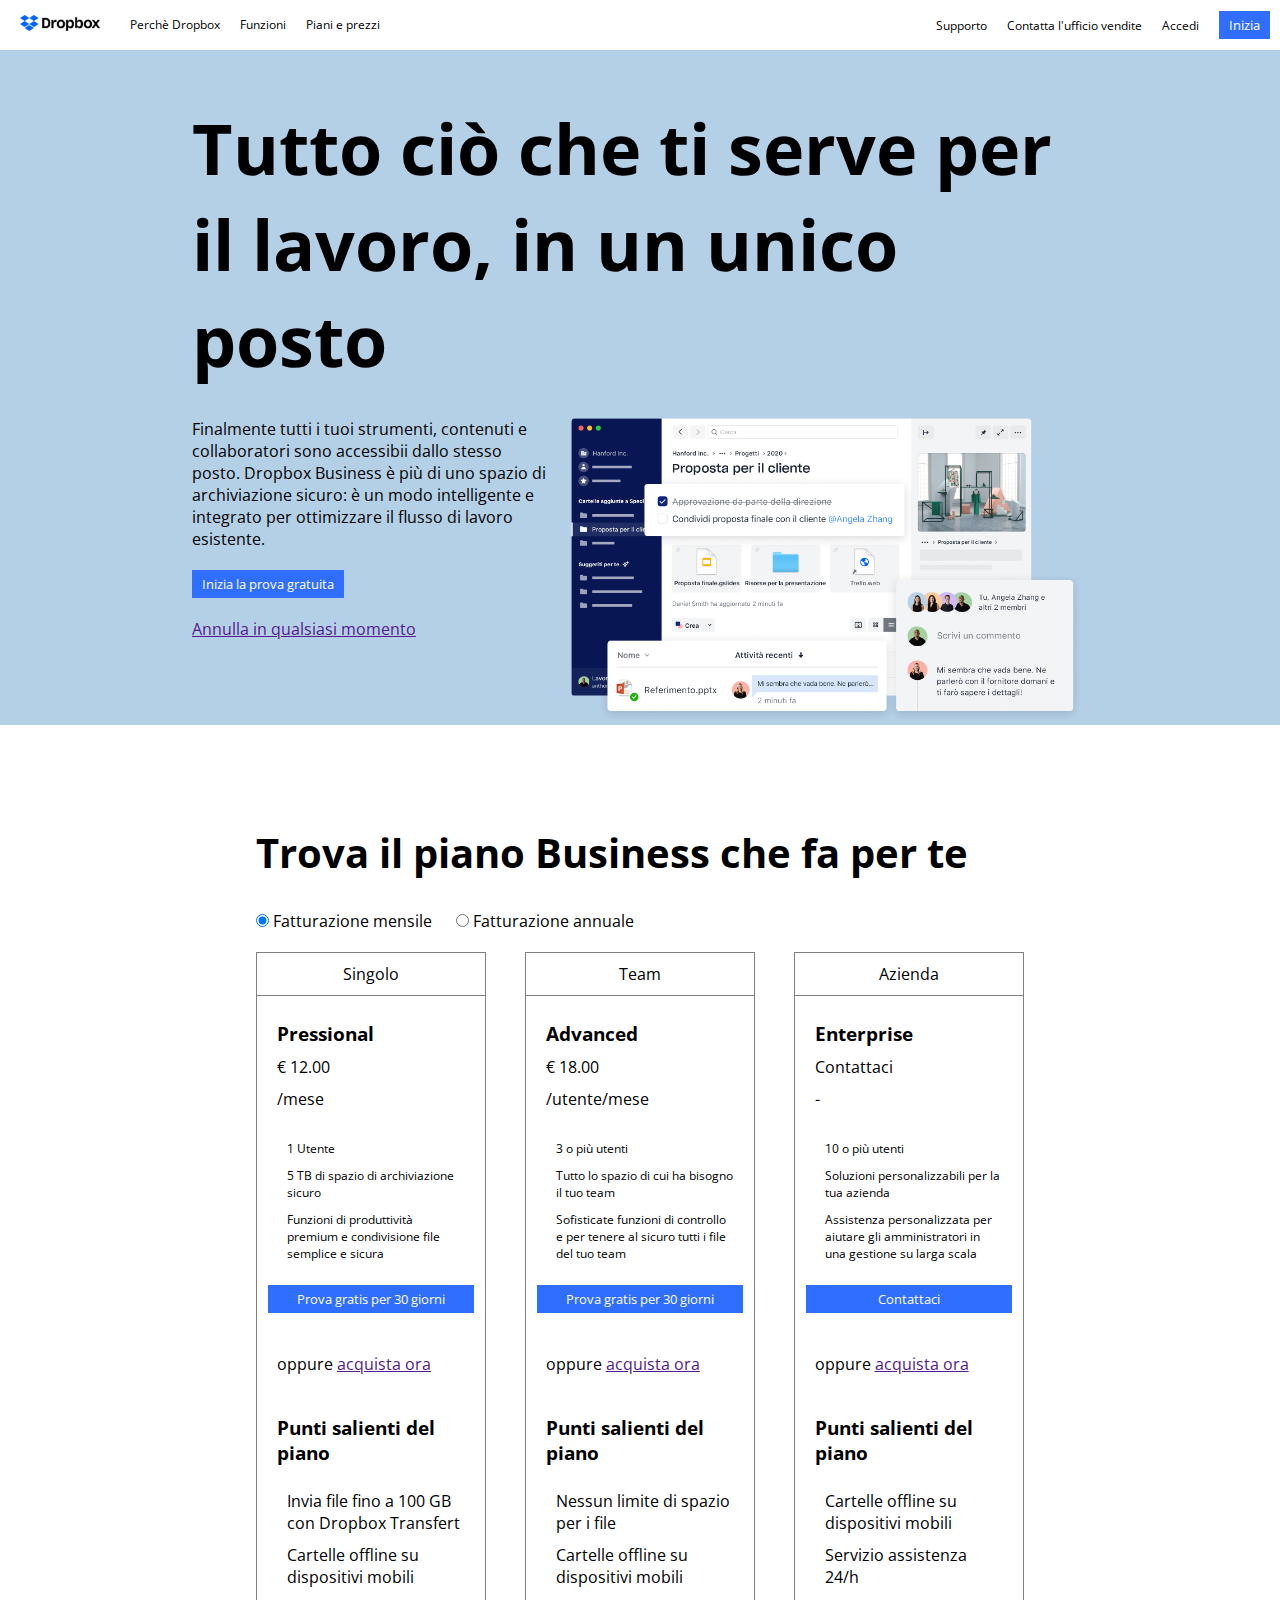
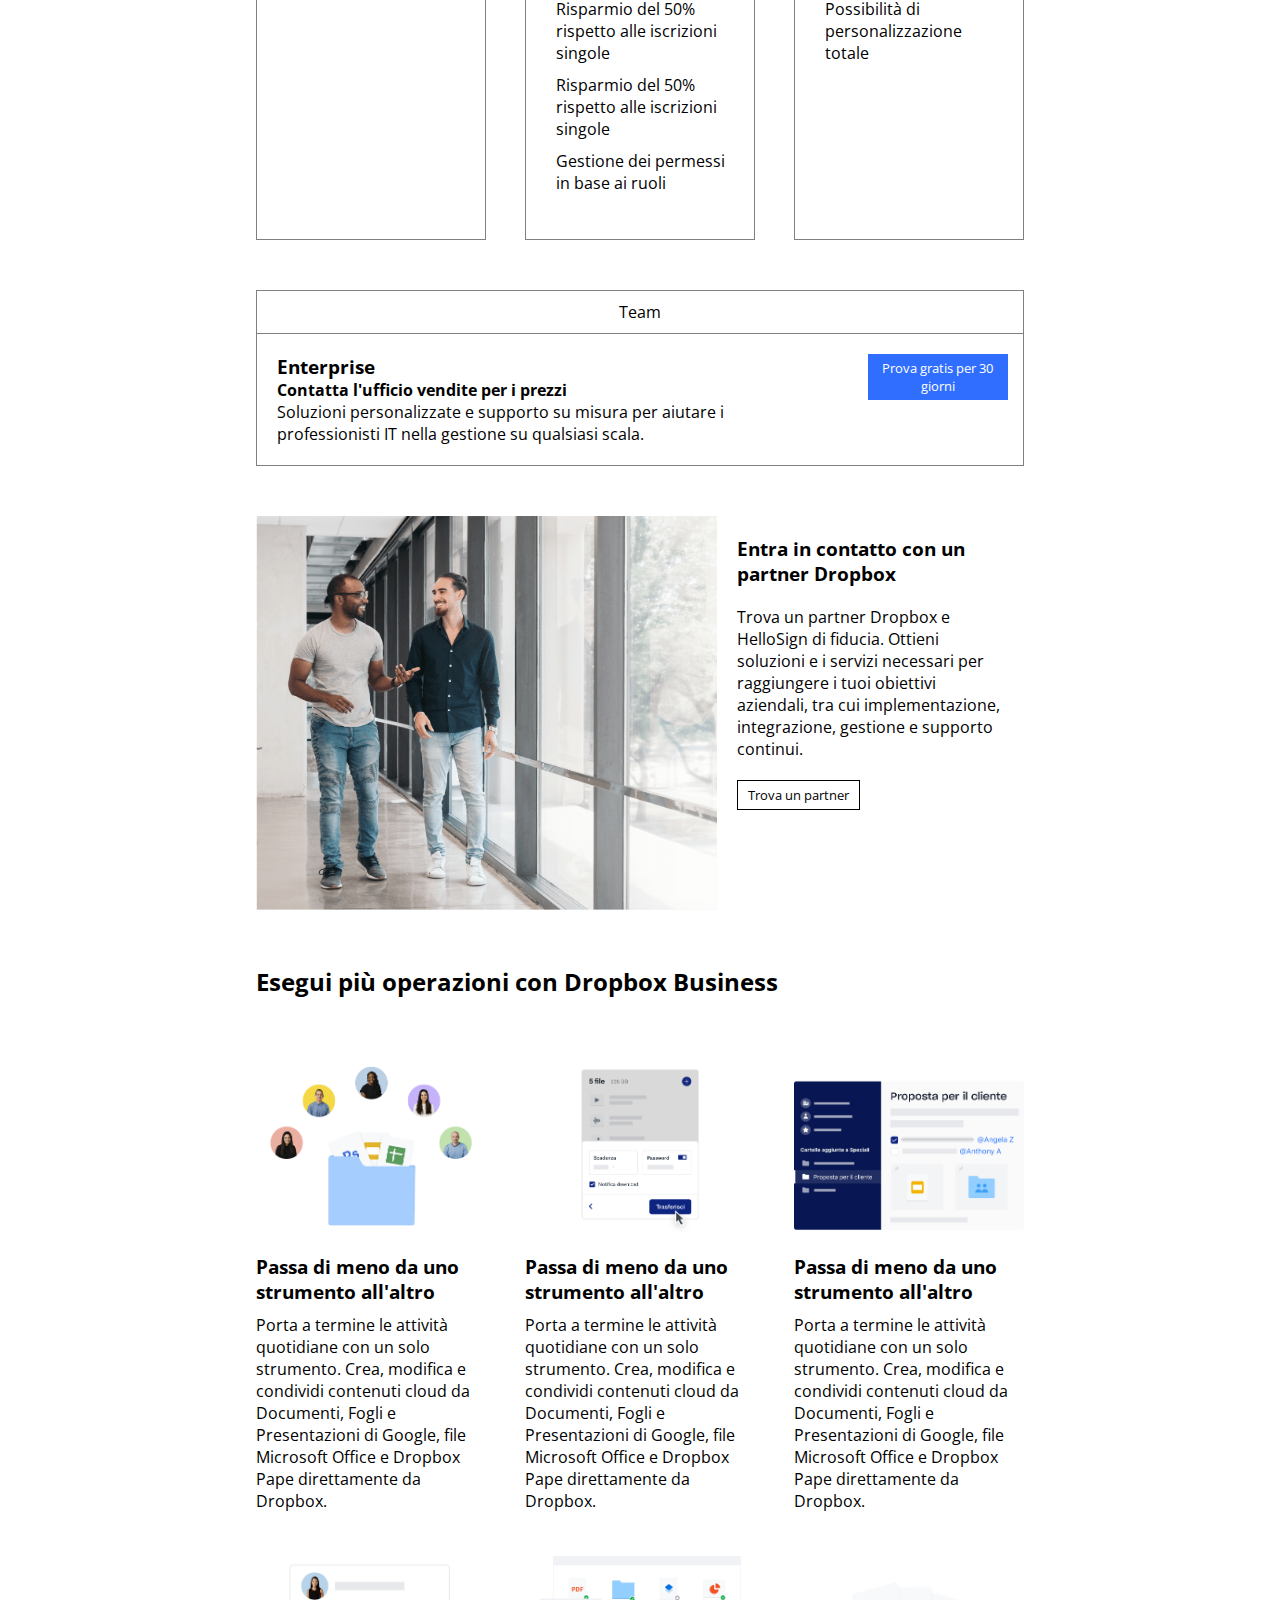
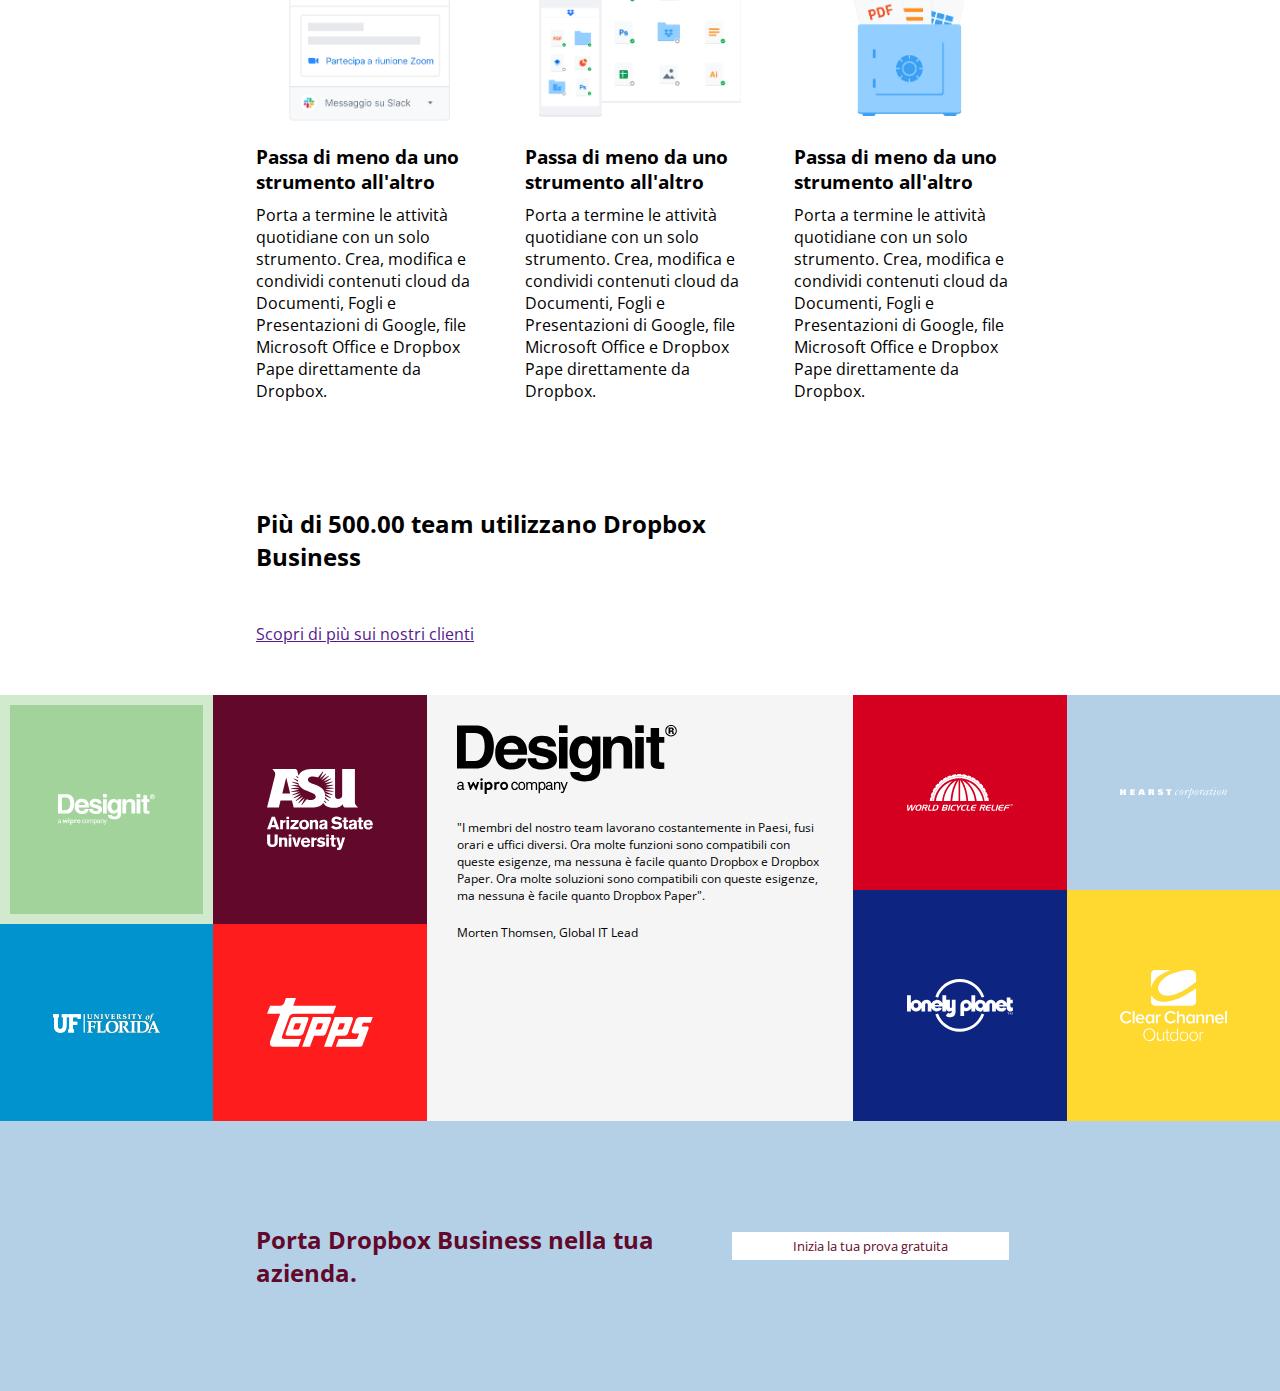
==== index.html @ 4787a9ea "added full container lightgrey" ====
<!DOCTYPE html>
<html lang="en">
    <head>
        <meta charset="UTF-8">
        <meta http-equiv="X-UA-Compatible" content="IE=edge">
        <meta name="viewport" content="width=device-width, initial-scale=1.0">
        <link rel="stylesheet" href="https://cdnjs.cloudflare.com/ajax/libs/font-awesome/6.2.0/css/all.min.css" integrity="sha512-xh6O/CkQoPOWDdYTDqeRdPCVd1SpvCA9XXcUnZS2FmJNp1coAFzvtCN9BmamE+4aHK8yyUHUSCcJHgXloTyT2A==" crossorigin="anonymous" referrerpolicy="no-referrer" />
        <link rel="preconnect" href="https://fonts.googleapis.com">
        <link rel="preconnect" href="https://fonts.gstatic.com" crossorigin>
        <link href="https://fonts.googleapis.com/css2?family=Open+Sans:wght@300;800&display=swap" rel="stylesheet"> 
        <link rel="stylesheet" href="css/style.css">
        <title>Dropbox</title>
    </head>
    <body>
        <!-- unordered lists header -->
        <header>
            <div class="header-left">
                <ul class="inline-list">
                    <li><img src="./img/logo-small.png" alt="logo-dropbox"></li>
                    <li>Perch&egrave; Dropbox</li>
                    <li>Funzioni</li>
                    <li>Piani e prezzi</li>
                </ul>
            </div>
            <div class="header-right">
                <ul class="inline-list">
                    <li>Supporto</li>
                    <li>Contatta l'ufficio vendite</li>
                    <li>Accedi</li>
                    <li><button class="btn-sm btn-blue">Inizia</button></li>
                </ul>
            </div>
        </header>
        <main>
            <!-- jumbotron -->
            <div class="jumbotron">
                <div class="container-large">
                    <div class="row">
                        <div class="col-100">
                            <h1>Tutto ci&ograve; che ti serve per il lavoro, in un unico posto</h1>
                        </div>
                    </div>
                    <div class="row">
                        <div class="col-40">
                            <ul>
                                <li>
                                    <p>
                                        Finalmente tutti i tuoi strumenti, contenuti e collaboratori sono accessibii dallo stesso posto. Dropbox Business è più di uno spazio di archiviazione sicuro: è un modo intelligente e integrato per ottimizzare il flusso di lavoro esistente.
                                    </p>
                                </li>
                                <li>
                                    <button class="btn-sm btn-blue">Inizia la prova gratuita</button>
                                </li>
                                <li>
                                    <a href="">Annulla in qualsiasi momento</a>
                                </li>
                            </ul>
                            <i class="fa-solid fa-arrow-down fa-3x"></i>
                        </div>
                        <div class="col-60">
                            <img src="./img/jumbo.png" alt="jumbo">
                        </div>
                    </div>
                </div>
            </div>
            <!-- first container small with 3 columns -->
            <div class="container-small">
                <div class="row">
                    <div class="col-100">
                        <div class="title-button">
                            <h2>Trova il piano Business che fa per te</h2>
                            <input type="radio" name="fatturazione" checked>
                            <span>Fatturazione mensile</span>
                            <input type="radio" name="fatturazione">
                            <span>Fatturazione annuale</span>
                        </div>
                        <div class="row">
                            <div class="col-30 border-grey">
                                <div class="container-top">
                                    <i class="fa-solid fa-user"></i>
                                    <span>Singolo</span>
                                </div>
                                <div class="padding-20">
                                    <ul class="type-none">
                                        <li><h3>Pressional</h3></li>
                                        <li>&euro; 12.00</li>
                                        <li>/mese</li>
                                    </ul>
                                </div>
                                <div class="padding-horizontal-20 min-height-170 font-size-12px">
                                    <ul class="type-none">
                                        <li class="flex">
                                            <i class="fa-solid fa-user"></i>
                                            <span>1 Utente</span>
                                        </li>
                                        <li class="flex">
                                            <i class="fa-solid fa-folder"></i>
                                            <span>5 TB di spazio di archiviazione sicuro</span>
                                        </li>
                                        <li class="flex margin-bottom-20">
                                            <i class="fa-solid fa-share-nodes"></i>
                                            <span>Funzioni di produttività premium e condivisione file semplice e sicura</span>
                                        </li>
                                    </ul>
                                </div>
                                <div class="text-center">
                                    <button class="btn-large btn-blue margin-bottom-20">Prova gratis per 30 giorni</button>
                                </div>
                                <p class="padding-20">oppure <a href="">acquista ora</a></p>
                                <div class="padding-20">
                                    <h3 class="margin-bottom-20">Punti salienti del piano</h3>
                                    <ul class="type-none">
                                        <li class="flex">
                                            <i class="fa-solid fa-check color-blue"></i>
                                            <span>Invia file fino a 100 GB con Dropbox Transfert</span>
                                        </li>
                                        <li class="flex">
                                            <i class="fa-solid fa-check color-blue"></i>
                                            <span>Cartelle offline su dispositivi mobili</span>
                                        </li>
                                    </ul>
                                </div>
                            </div>
                            <div class="col-30 border-grey">
                                <div class="container-top">
                                    <i class="fa-solid fa-users"></i>
                                    <span>Team</span>
                                </div>
                                <div class="padding-20">
                                    <ul class="type-none">
                                        <li><h3>Advanced</h3></li>
                                        <li>&euro; 18.00</li>
                                        <li>/utente/mese</li>
                                    </ul>
                                </div>
                                <div class="padding-horizontal-20 min-height-170 font-size-12px">
                                    <ul class="type-none">
                                        <li class="flex">
                                            <i class="fa-solid fa-user"></i>
                                            <span>3 o più utenti</span>
                                        </li>
                                        <li class="flex">
                                            <i class="fa-solid fa-folder"></i>
                                            <span>Tutto lo spazio di cui ha bisogno il tuo team</span>
                                        </li>
                                        <li class="flex margin-bottom-20">
                                            <i class="fa-solid fa-share-nodes"></i>
                                            <span>Sofisticate funzioni di controllo e per tenere al sicuro tutti i file del tuo team</span>
                                        </li>
                                    </ul>
                                </div>
                                <div class="text-center">
                                    <button class="btn-large btn-blue margin-bottom-20">Prova gratis per 30 giorni</button>
                                </div>
                                <p class="padding-20">oppure <a href="">acquista ora</a></p>
                                <div class="padding-20">
                                    <h3 class="margin-bottom-20">Punti salienti del piano</h3>
                                    <ul class="type-none">
                                        <li class="flex">
                                            <i class="fa-solid fa-check color-blue"></i>
                                            <span>Nessun limite di spazio per i file</span>
                                        </li>
                                        <li class="flex">
                                            <i class="fa-solid fa-check color-blue"></i>
                                            <span>Cartelle offline su dispositivi mobili</span>
                                        </li>
                                        <li class="flex">
                                            <i class="fa-solid fa-check color-blue"></i>
                                            <span>Risparmio del 50&percnt; rispetto alle iscrizioni singole</span>
                                        </li>
                                        <li class="flex">
                                            <i class="fa-solid fa-check color-blue"></i>
                                            <span>Risparmio del 50&percnt; rispetto alle iscrizioni singole</span>
                                        </li>
                                        <li class="flex">
                                            <i class="fa-solid fa-check color-blue"></i>
                                            <span class="margin-bottom-20">Gestione dei permessi in base ai ruoli</span>
                                        </li>
                                    </ul>
                                </div>
                            </div>
                            <div class="col-30 border-grey">
                                <div class="container-top">
                                    <i class="fa-regular fa-building"></i>
                                    <span>Azienda</span>
                                </div>
                                <div class="padding-20">
                                    <ul class="type-none">
                                        <li><h3>Enterprise</h3></li>
                                        <li>Contattaci</li>
                                        <li>-</li>
                                    </ul>
                                </div>
                                <div class="padding-horizontal-20 min-height-170 font-size-12px">
                                    <ul class="type-none">
                                        <li class="flex">
                                            <i class="fa-solid fa-user"></i>
                                            <span>10 o più utenti</span>
                                        </li>
                                        <li class="flex">
                                            <i class="fa-solid fa-folder"></i>
                                            <span>Soluzioni personalizzabili per la tua azienda</span>
                                        </li>
                                        <li class="flex margin-bottom-20">
                                            <i class="fa-solid fa-share-nodes"></i>
                                            <span>Assistenza personalizzata per aiutare gli amministratori in una gestione su larga scala</span>
                                        </li>
                                    </ul>
                                </div>
                                <div class="text-center">
                                    <button class="btn-large btn-blue margin-bottom-20">Contattaci</button>
                                </div>
                                <p class="padding-20">oppure <a href="">acquista ora</a></p>
                                <div class="padding-20">
                                    <h3 class="margin-bottom-20">Punti salienti del piano</h3>
                                    <ul class="type-none">
                                        <li class="flex">
                                            <i class="fa-solid fa-check color-blue"></i>
                                            <span>Cartelle offline su dispositivi mobili</span>
                                        </li>
                                        <li class="flex">
                                            <i class="fa-solid fa-check color-blue"></i>
                                            <span>Servizio assistenza 24/h</span>
                                        </li>
                                        <li class="flex">
                                            <i class="fa-solid fa-check color-blue"></i>
                                            <span>Possibilit&agrave; di personalizzazione totale</span>
                                        </li>
                                    </ul>
                                </div>
                            </div>
                        </div>
                    </div>
                </div>
            </div>
            <!-- second container small with 2 column -->
            <div class="container-small border-grey margin-bottom-100">
                <div class="row">
                    <div class="col-100">
                        <div class="container-top">
                            <i class="fa-regular fa-building"></i>
                            <span>Team</span>
                        </div>
                        <div class="row">
                            <div class="col-70">
                                <div class="padding-20">
                                    <ul class="type-none">
                                        <li><h3>Enterprise</h3></li>
                                        <li><h4>Contatta l'ufficio vendite per i prezzi</h4></li>
                                        <li><p class="padding-right-50">Soluzioni personalizzate e supporto su misura per aiutare i professionisti IT nella gestione su qualsiasi scala.</p></li>
                                    </ul>
                                </div>
                            </div>
                            <div class="col-30">
                                <div class="text-center">
                                    <button class="btn-large btn-blue margin-top-20 margin-right-20">Prova gratis per 30 giorni</button>
                                </div>
                            </div>
                        </div>
                    </div>
                </div>
            </div>
            <!-- third container small with 2 column -->
            <div class="container-small">
                <div class="row">
                    <div class="col-60">
                        <img src="./img/partner.png" alt="partner">
                    </div>
                    <div class="col-40">
                        <div class="padding-20">
                            <ul class="type-none">
                                <li><h3>Entra in contatto con un partner Dropbox</h3></li>
                                <li>Trova un partner Dropbox e HelloSign di fiducia. Ottieni soluzioni e i servizi necessari per raggiungere i tuoi obiettivi aziendali, tra cui implementazione, integrazione, gestione e supporto continui.</li>
                                <li><button class="btn-sm btn-transparent">Trova un partner</button></li>
                            </ul>
                        </div>
                    </div>
                </div>
            </div>
            <!-- fourth container small with 2 rows and 3 columns -->
            <div class="container-small">
                <div class="row">
                    <div class="col-100 margin-bottom-50">
                        <h2>Esegui pi&ugrave; operazioni con Dropbox Business</h2>
                    </div>
                </div>
                <div class="row margin-bottom-20">
                    <div class="col-30">
                        <div>
                            <ul class="type-none">
                                <li><img class="img" src="./img/business-feature-switching-tools.png" alt="switching-tools"></li>
                                <li><h3>Passa di meno da uno strumento all'altro</h3></li>
                                <li>Porta a termine le attivit&agrave; quotidiane con un solo strumento. Crea, modifica e condividi contenuti cloud da Documenti, Fogli e Presentazioni di Google, file Microsoft Office e Dropbox Pape direttamente da Dropbox.</button></li>
                            </ul>
                        </div>
                    </div>
                    <div class="col-30">
                        <div>
                            <ul class="type-none">
                                <li><img class="img" src="./img/business-feature-send-files-it.png" alt="send-files"></li>
                                <li><h3>Passa di meno da uno strumento all'altro</h3></li>
                                <li>Porta a termine le attivit&agrave; quotidiane con un solo strumento. Crea, modifica e condividi contenuti cloud da Documenti, Fogli e Presentazioni di Google, file Microsoft Office e Dropbox Pape direttamente da Dropbox.</button></li>
                            </ul>
                        </div>
                    </div>
                    <div class="col-30">
                        <div>
                            <ul class="type-none">
                                <li><img class="img" src="./img/business-feature-coordinate-it.png" alt="coordinate"></li>
                                <li><h3>Passa di meno da uno strumento all'altro</h3></li>
                                <li>Porta a termine le attivit&agrave; quotidiane con un solo strumento. Crea, modifica e condividi contenuti cloud da Documenti, Fogli e Presentazioni di Google, file Microsoft Office e Dropbox Pape direttamente da Dropbox.</button></li>
                            </ul>
                        </div>
                    </div>
                </div>
                <div class="row">
                    <div class="col-30">
                        <div>
                            <ul class="type-none">
                                <li><img class="img" src="./img/business-feature-integrations-it.png" alt="integrations"></li>
                                <li><h3>Passa di meno da uno strumento all'altro</h3></li>
                                <li>Porta a termine le attivit&agrave; quotidiane con un solo strumento. Crea, modifica e condividi contenuti cloud da Documenti, Fogli e Presentazioni di Google, file Microsoft Office e Dropbox Pape direttamente da Dropbox.</button></li>
                            </ul>
                        </div>
                    </div>
                    <div class="col-30">
                        <div>
                            <ul class="type-none">
                                <li><img class="img" src="./img/business-feature-multi-device.png" alt="multi-device"></li>
                                <li><h3>Passa di meno da uno strumento all'altro</h3></li>
                                <li>Porta a termine le attivit&agrave; quotidiane con un solo strumento. Crea, modifica e condividi contenuti cloud da Documenti, Fogli e Presentazioni di Google, file Microsoft Office e Dropbox Pape direttamente da Dropbox.</button></li>
                            </ul>
                        </div>
                    </div>
                    <div class="col-30">
                        <div>
                            <ul class="type-none">
                                <li><img class="img" src="./img/business-feature-security.png" alt="security"></li>
                                <li><h3>Passa di meno da uno strumento all'altro</h3></li>
                                <li>Porta a termine le attivit&agrave; quotidiane con un solo strumento. Crea, modifica e condividi contenuti cloud da Documenti, Fogli e Presentazioni di Google, file Microsoft Office e Dropbox Pape direttamente da Dropbox.</button></li>
                            </ul>
                        </div>
                    </div>
                </div>

            </div>
            <!-- fifth container small -->
            <div class="container-small">
                <div class="row">
                    <div class="col-60">
                        <h2 class="padding-vertical-50">Pi&ugrave; di 500.00 team utilizzano Dropbox Business</h2>
                        <a href="">Scopri di pi&ugrave; sui nostri clienti</a>
                    </div>
                </div>
            </div>
            <!-- full container squadre -->
            <div class="container-square">
                <div class="row">
                    <div class="col-33">
                        <div class="row">
                            <div class="col-16 background-lightgreen border-lightgreen">
                                <img src="./img/designit.svg" alt="designit">
                            </div>
                            <div class="col-16 background-purple">
                                <img src="./img/arizona_state_university.svg" alt="arizona">
                            </div>
                        </div>
                        <div class="row">
                            <div class="col-16 background-lightblue">
                                <img src="./img/university_of_florida.svg" alt="florida">
                            </div>
                            <div class="col-16 background-red">
                                <img src="./img/topps.svg" alt="">
                            </div>
                        </div>
                    </div>
                    <div class="col-33 background-whitesmoke">
                        <div class="padding-30">
                            <img class="img-square-central margin-bottom-20" src="./img/designit.svg" alt="designit">
                            <p class="font-size-12px margin-bottom-20">
                                "I membri del nostro team lavorano costantemente in Paesi, fusi orari e uffici diversi. Ora molte funzioni sono compatibili con queste esigenze, ma nessuna &egrave; facile quanto Dropbox e Dropbox Paper. Ora molte soluzioni sono compatibili con queste esigenze, ma nessuna è facile quanto Dropbox Paper".
                            </p>
                            <p class="font-size-12px">
                                Morten Thomsen, Global IT Lead
                            </p>
                        </div>
                    </div>
                    <div class="col-33">
                        <div class="row">
                            <div class="col-16 background-darkred">
                                <img src="./img/world_bicycle_relief.svg" alt="world_bicycle">
                            </div>
                            <div class="col-16 background-lightgrey">
                                <img src="./img/hearst_corp.svg" alt="hearst_corp">
                            </div>
                        </div>
                        <div class="row">
                            <div class="col-16 background-darkblue">
                                <img src="./img/lonely_planet.svg" alt="lonely_planet">
                            </div>
                            <div class="col-16 background-yellow">
                                <img src="./img/clear_channel.svg" alt="clear_channel">
                            </div>
                        </div>
                    </div>
                </div>

            </div>
            <!-- full container lightgrey -->
            <div class="full-container background-lightgrey">
                <div class="container-small full-height">
                    <div class="row full-height align-center">
                        <div class="col-60">
                            <h2 class="color-purple">Porta Dropbox Business nella tua azienda.</h2>
                        </div>
                        <div class="col-40">
                            <div class="text-center">
                                <button class="btn-large btn-lightgrey margin-bottom-20">Inizia la tua prova gratuita</button>
                            </div>
                        </div>
                    </div>

                </div>

            </div>
        </main>
        <footer>

        </footer>
    </body>
</html>
---- css/style.css ----
*{
    padding: 0;
    margin: 0;
    box-sizing: border-box;
    font-family: 'Open Sans', sans-serif;
}

/* utils */
.flex{
    display: flex;
    align-items:flex-start;
}

.type-none{
    list-style-type: none;
}

.min-height-170{
    min-height: 150px;
}

.text-center{
    text-align: center;
}

.font-size-12px{
    font-size: 12px;
}

.padding-20{
    padding: 20px;
}

.padding-horizontal-20{
    padding: 0px 20px
}

.padding-30{
    padding: 30px;
}

.padding-50{
    padding: 50px;
}

.padding-right-50{
    padding-right: 50px;
}

.padding-vertical-50{
    padding: 50px 0px;
}

.margin-top-20{
    margin-top: 20px;
}

.margin-top-50{
    margin-top: 50px;
}

.margin-right-20{
    margin-right: 20px;
}

.margin-bottom-20{
    margin-bottom: 20px;
}

.margin-bottom-50{
    margin-bottom: 50px;
}

.margin-bottom-100{
    margin-bottom: 100px;
}

.color-blue{
    color:#306EFF
}

.color-purple{
    color: #61082B;
}

.border-grey{
    border: 1px solid grey;
}

.border-lightgreen{
    border: 10px solid #D1E9CD;
}

.background-lightgreen{
    background-color: #A2D39B;
}

.background-purple{
    background-color: #61082B;
}

.background-lightblue{
    background-color: #0093CE;
}

.background-red{
    background-color: #FF1C1C;
}

.background-darkred{
    background-color: #D5001F;
}

.background-darkblue{
    background-color: #0D2481;
}

.background-yellow{
    background-color: #FFD830;
}

.background-lightgrey{
    background-color: #B4D0E7;
}

.background-whitesmoke{
    background-color: #f5f5f5;
}


/* inizio header */
header{
    height: 50px;
    width: 100%;
    display: flex;
    align-items: center;
    justify-content: space-between;
    position: fixed;
    z-index: 1;
    top: 0;
    background-color: white;
}

.header-right, .header-left{
    display: flex;
}

.header-right{
    justify-content: flex-end;
}

.header-left img{
    width: 100px;
    padding: 0 10px;
}

.inline-list{
    list-style-type: none;
    display: flex;
    align-items: center;
}

.inline-list li{
    padding: 0 10px;
    font-size: 12px;
}

.btn-sm{
    padding: 5px 10px;
}

.btn-blue{
    color: white;
    background-color:#306EFF;
    border: none;
}

.btn-lightgrey{
    color:#61082B;
    background-color: #ffffff;
    border: none;
}
/* fine header */

/* inizio jumbotron */
.jumbotron{
    /* height: 600px; */
    background-color: #B4D0E7;
    padding-top: 100px;
    margin-bottom: 100px;
}

.container-large{
    width: 70%;
    margin: 0px auto;
}

.row{
    width: 100%;
    display: flex;
    justify-content: space-between;
}

.col-40{
    width: 40%;
    /* position:relative; */
}

.col-40 ul{
    list-style-type: none;
}

.col-40 ul li{
    margin-bottom: 20px;
}

/* .col-30 i{
    position: absolute;
    bottom: 20%;
    left: 0;
} */

.col-60{
    width: 60%;
}

.col-60 img{
    width: 100%;
}

.col-100{
    width: 100%;
}

.col-100 h1{
    font-size: 70px;
    padding-bottom: 30px;
}
/* fine jumbotron */

/* inizio main */
.container-small{
    width: 60%;
    margin: 0 auto 50px;
}

.title-button{
    width: 100%;
    margin-bottom: 20px;
}

.title-button h2{
    font-size: 40px;
    padding-bottom: 30px;
}

.title-button span{
    padding-right: 20px;
}

.col-30{
    width: 30%;
    /* border: 1px solid grey; */
}

.container-top{
    border-bottom: 1px solid grey;
    text-align: center;
    padding: 10px 0px;
}

.btn-large{
    padding: 5px 0px;
    width: 90%;
}

.col-30 ul li{
    padding: 5px 0px;
}

.col-30 ul li span{
    padding-left: 10px;
}

.btn-transparent{
    color: black;
    background-color: transparent;
    border: 1px solid black;
}

.col-30 img{
    width: 100%;
}

.col-33{
    width: calc(100% / 3);
    height: calc( 100vw / 3 );
    display: flex;
    flex-wrap: wrap;
}

.col-16{
    width: calc(100% / 2);
    height: 100%;
    display: flex;
}

.col-16 img{
    max-width: 50%;
    margin: auto;
    filter: invert(1);
}

.img-square-central{
    max-width: 60%;
}

.full-container{
    width: 100%;
    height: 30vh;
}

.full-height{
    height: 100%;
}

.align-center{
    align-items: center;
}
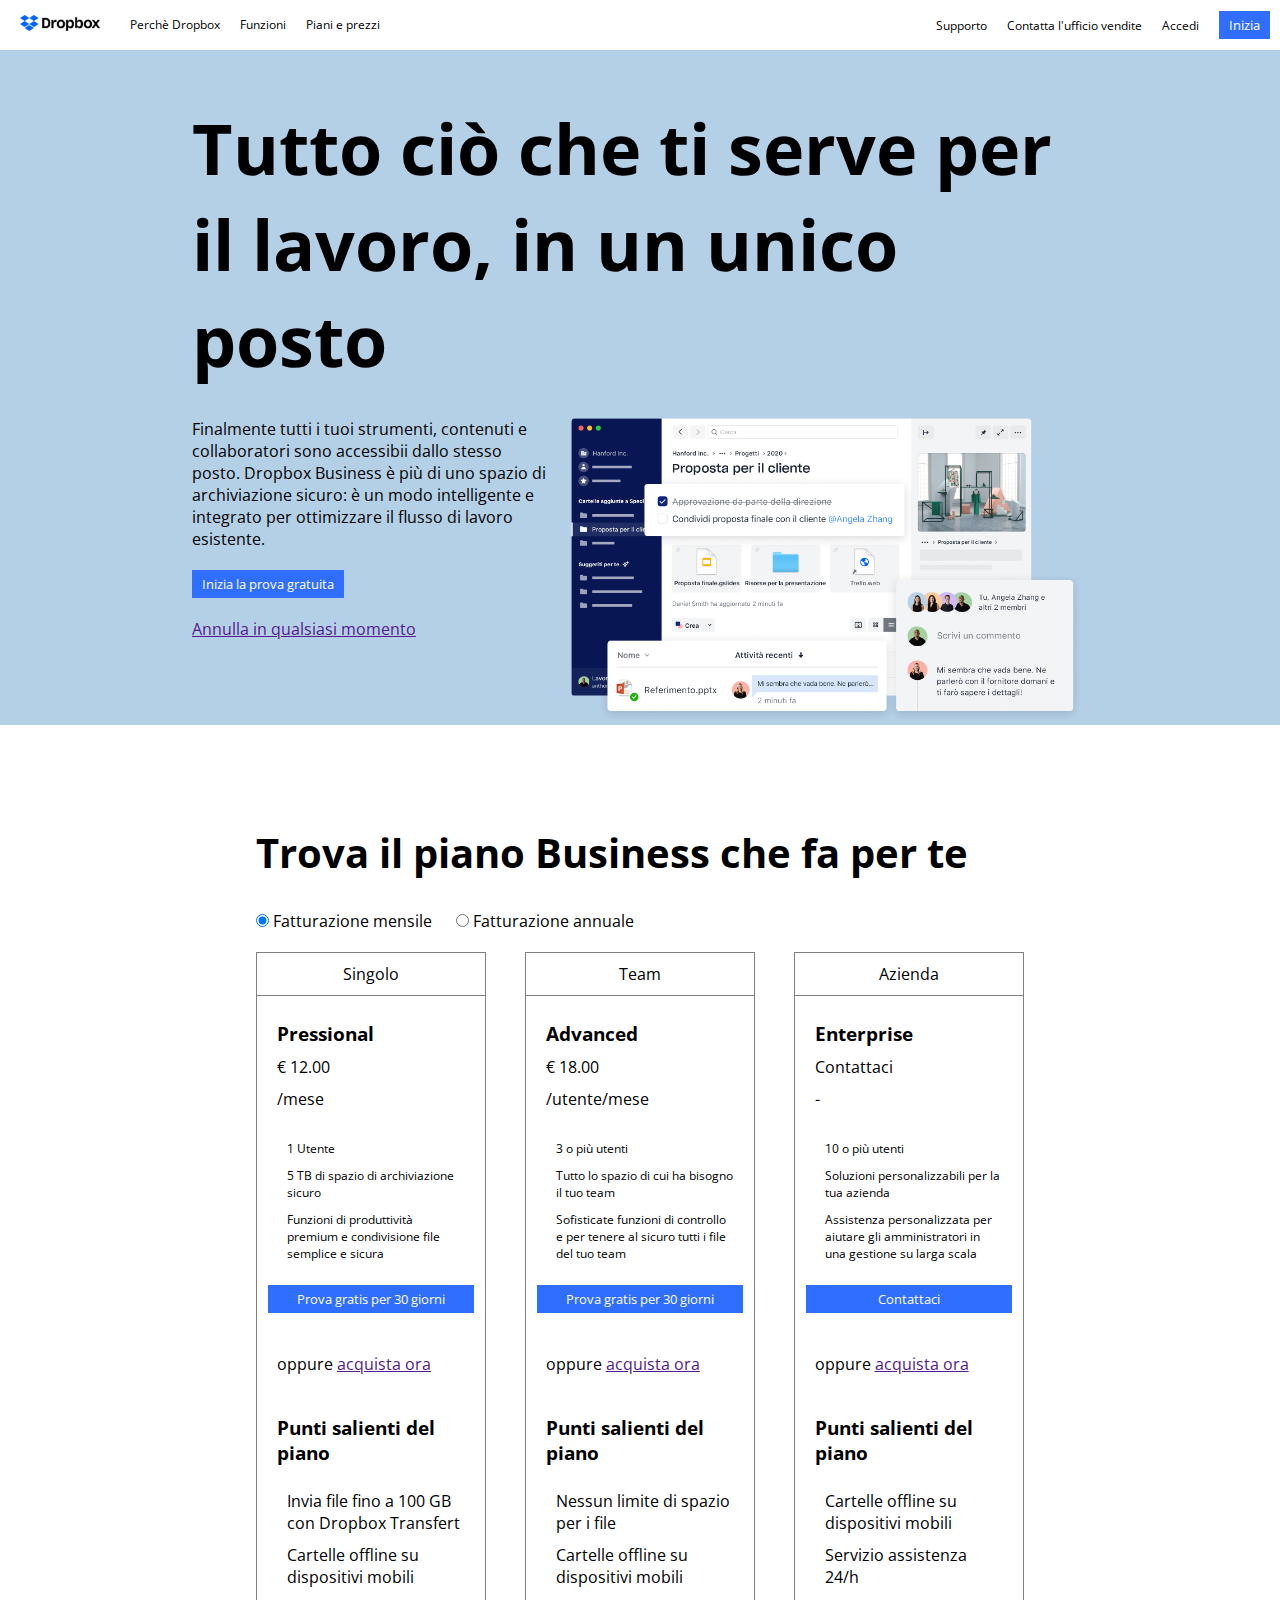
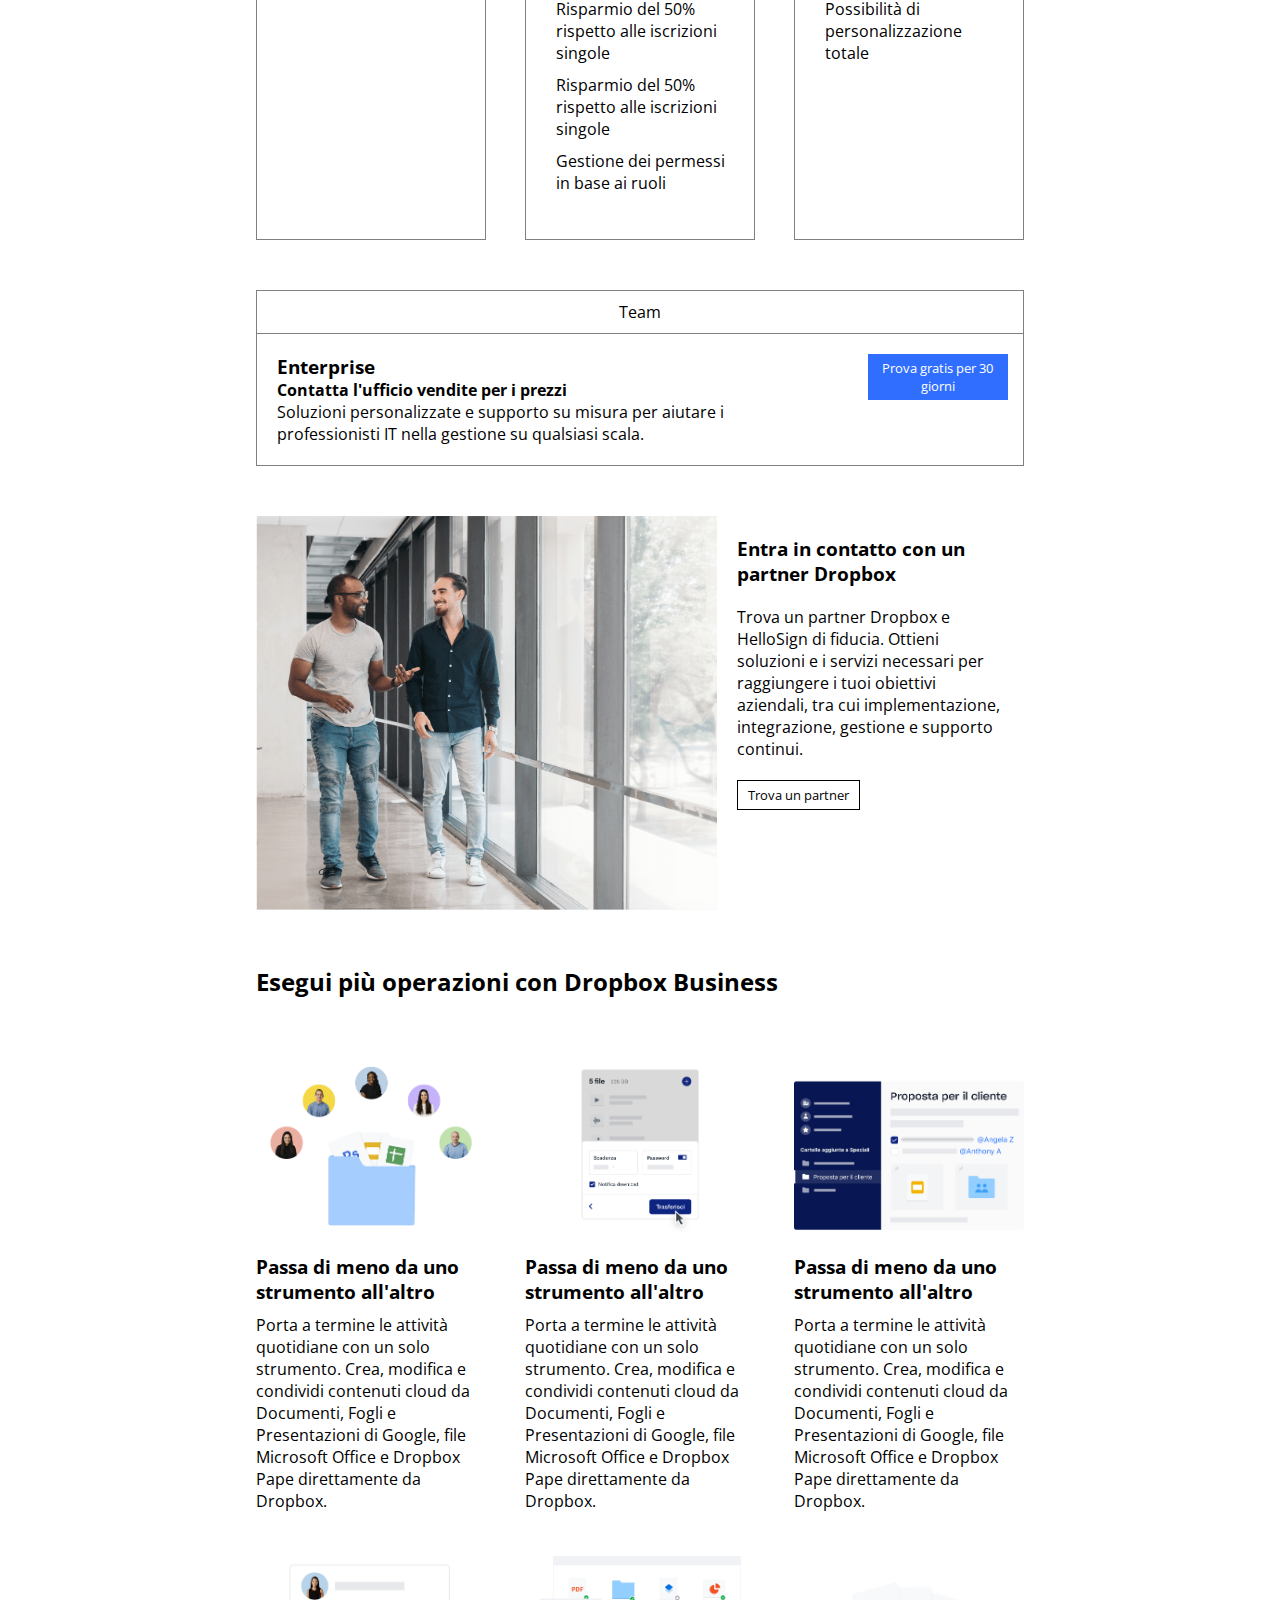
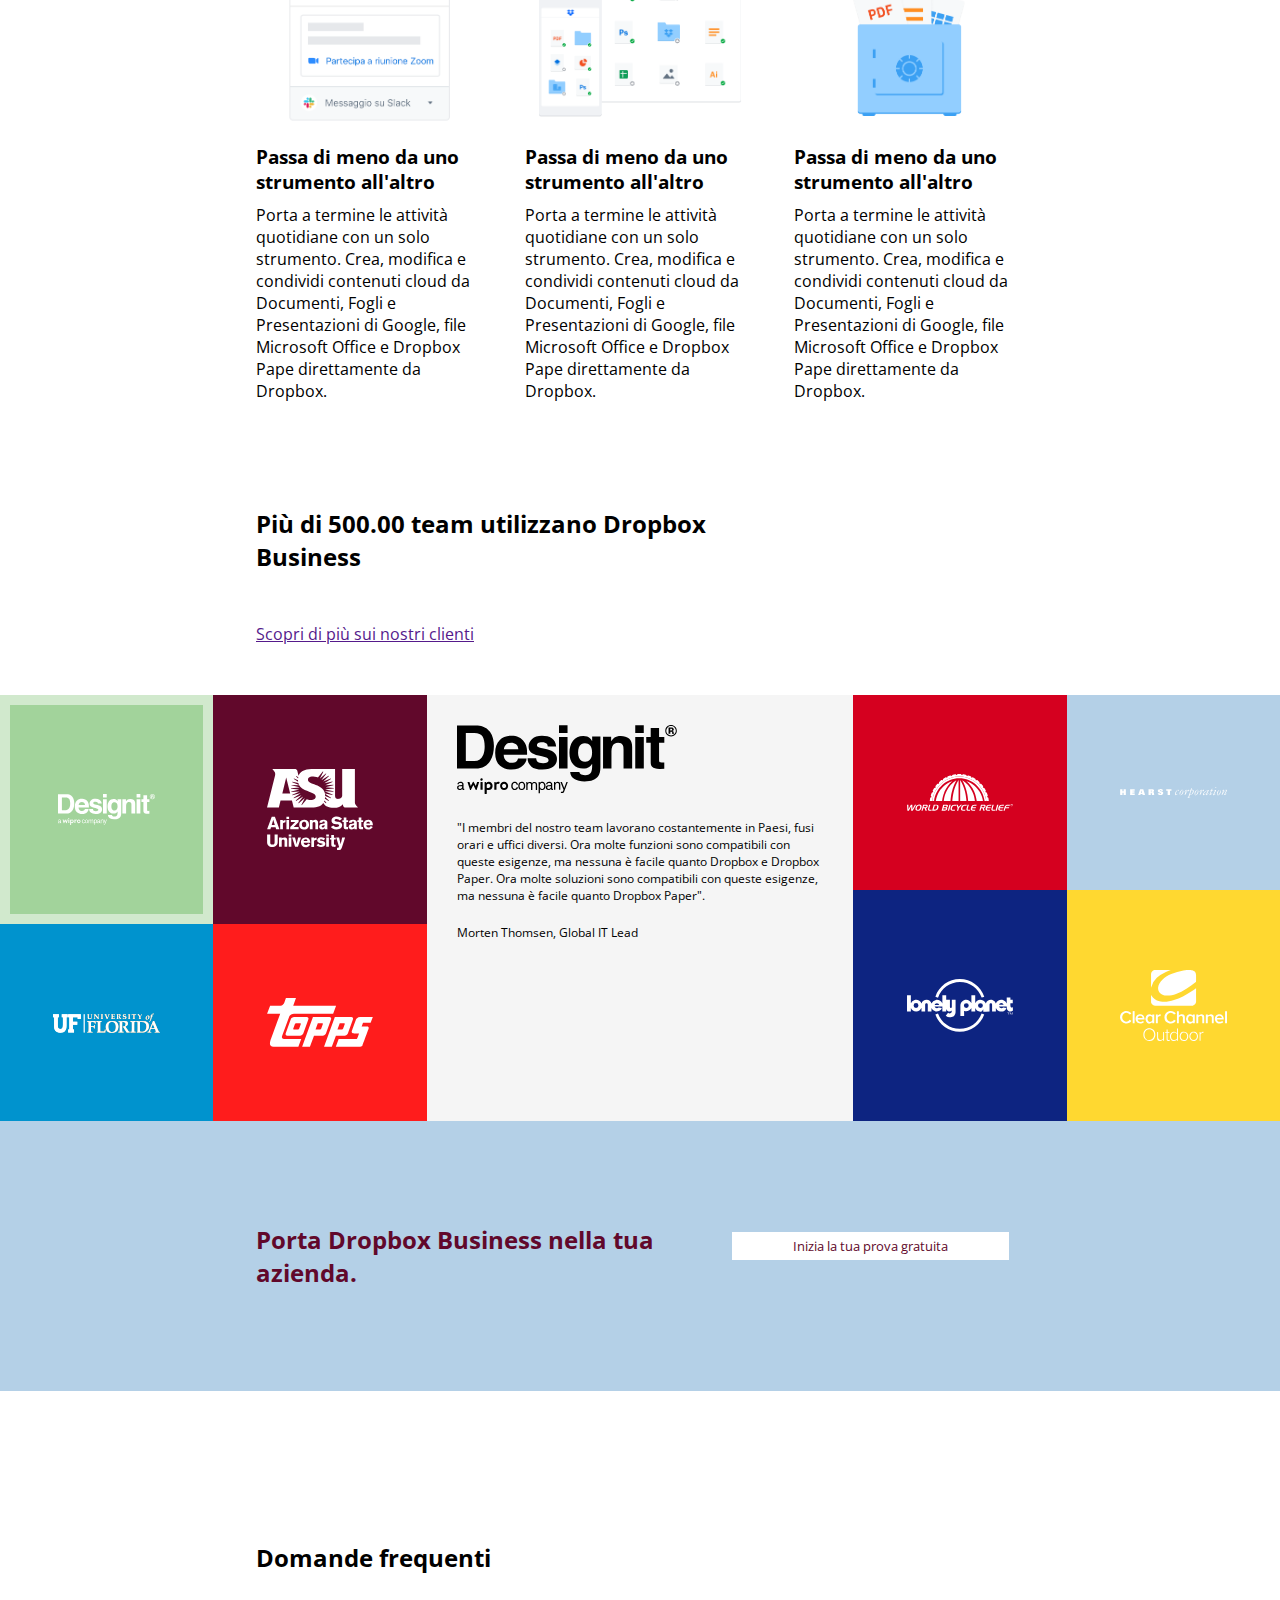
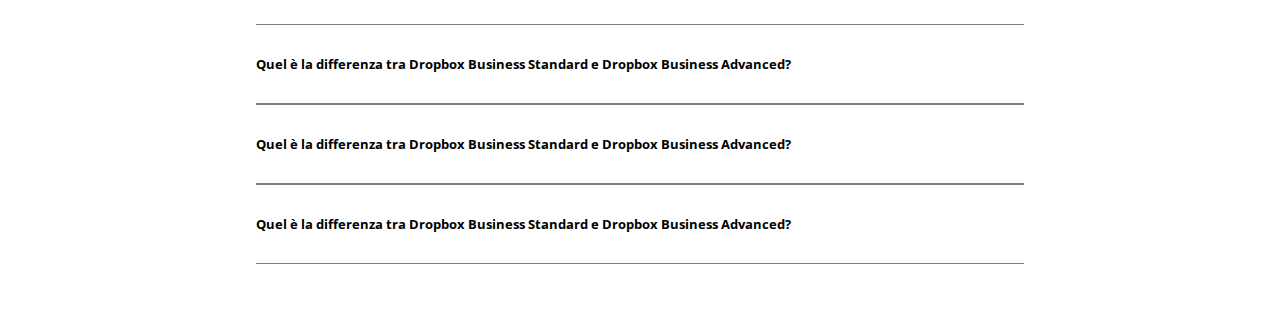
==== commit 5372c7e1: "added container questions finals" ====
--- a/index.html
+++ b/index.html
@@ -407,7 +407,7 @@
 
             </div>
             <!-- full container lightgrey -->
-            <div class="full-container background-lightgrey">
+            <div class="full-container background-lightgrey margin-bottom-100">
                 <div class="container-small full-height">
                     <div class="row full-height align-center">
                         <div class="col-60">
@@ -422,6 +422,27 @@
 
                 </div>
 
+            </div>
+            <!-- container questions -->
+            <div class="container-small">
+                <div class="row">
+                    <div class="col-100 padding-vertical-50">
+                        <!-- domande -->
+                        <h2>Domande frequenti</h2>
+                    </div>
+                </div>
+                <div class="row padding-vertical-30 border-top-bottom-grey">
+                    <h5>Quel &egrave; la differenza tra Dropbox Business Standard e Dropbox Business Advanced?</h5>
+                    <i class="fa-solid fa-chevron-down padding-horizontal-20"></i>
+                </div>
+                <div class="row padding-vertical-30 border-top-bottom-grey">
+                    <h5>Quel &egrave; la differenza tra Dropbox Business Standard e Dropbox Business Advanced?</h5>
+                    <i class="fa-solid fa-chevron-down padding-horizontal-20"></i>
+                </div>
+                <div class="row padding-vertical-30 border-top-bottom-grey">
+                    <h5>Quel &egrave; la differenza tra Dropbox Business Standard e Dropbox Business Advanced?</h5>
+                    <i class="fa-solid fa-chevron-down padding-horizontal-20"></i>
+                </div>
             </div>
         </main>
         <footer>
--- a/css/style.css
+++ b/css/style.css
@@ -47,6 +47,10 @@
     padding-right: 50px;
 }
 
+.padding-vertical-30{
+    padding: 30px 0px;
+}
+
 .padding-vertical-50{
     padding: 50px 0px;
 }
@@ -81,6 +85,11 @@
 
 .color-purple{
     color: #61082B;
+}
+
+.border-top-bottom-grey{
+    border-top: 1px solid grey;
+    border-bottom: 1px solid grey;
 }
 
 .border-grey{
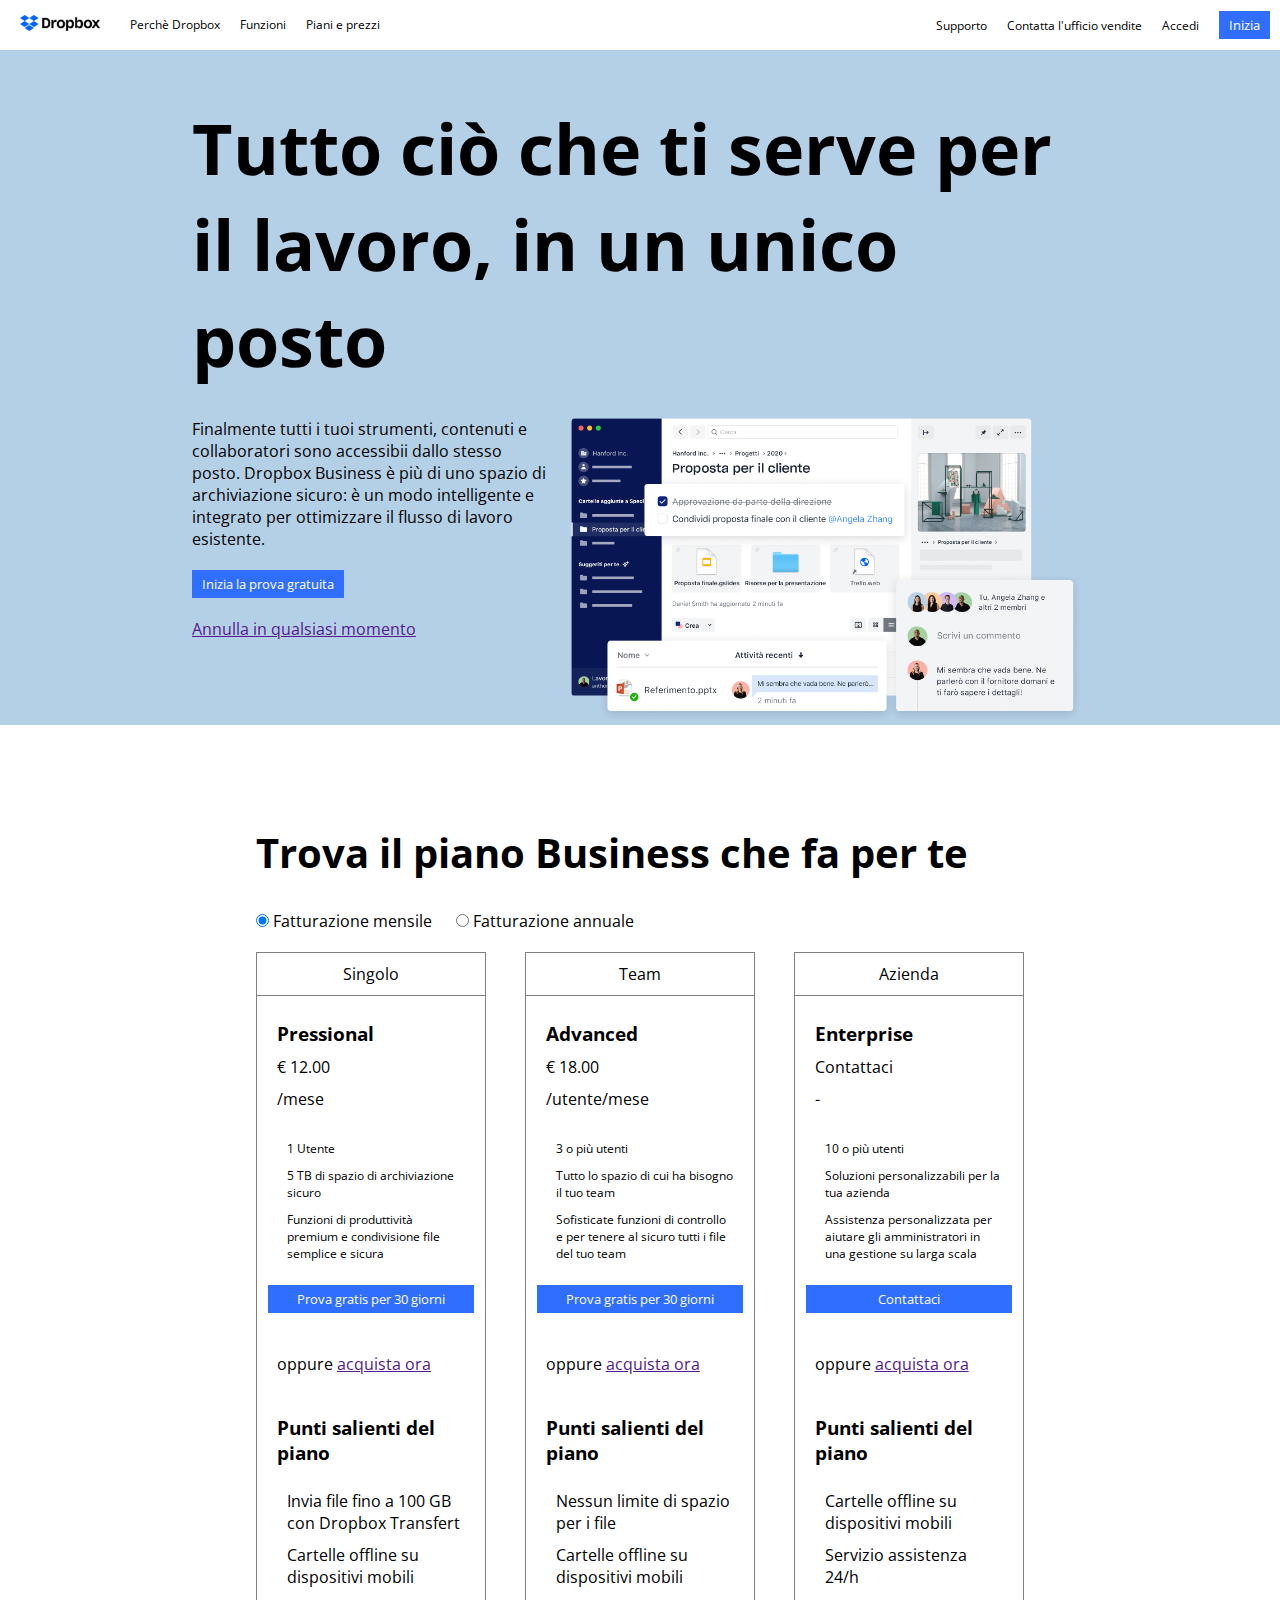
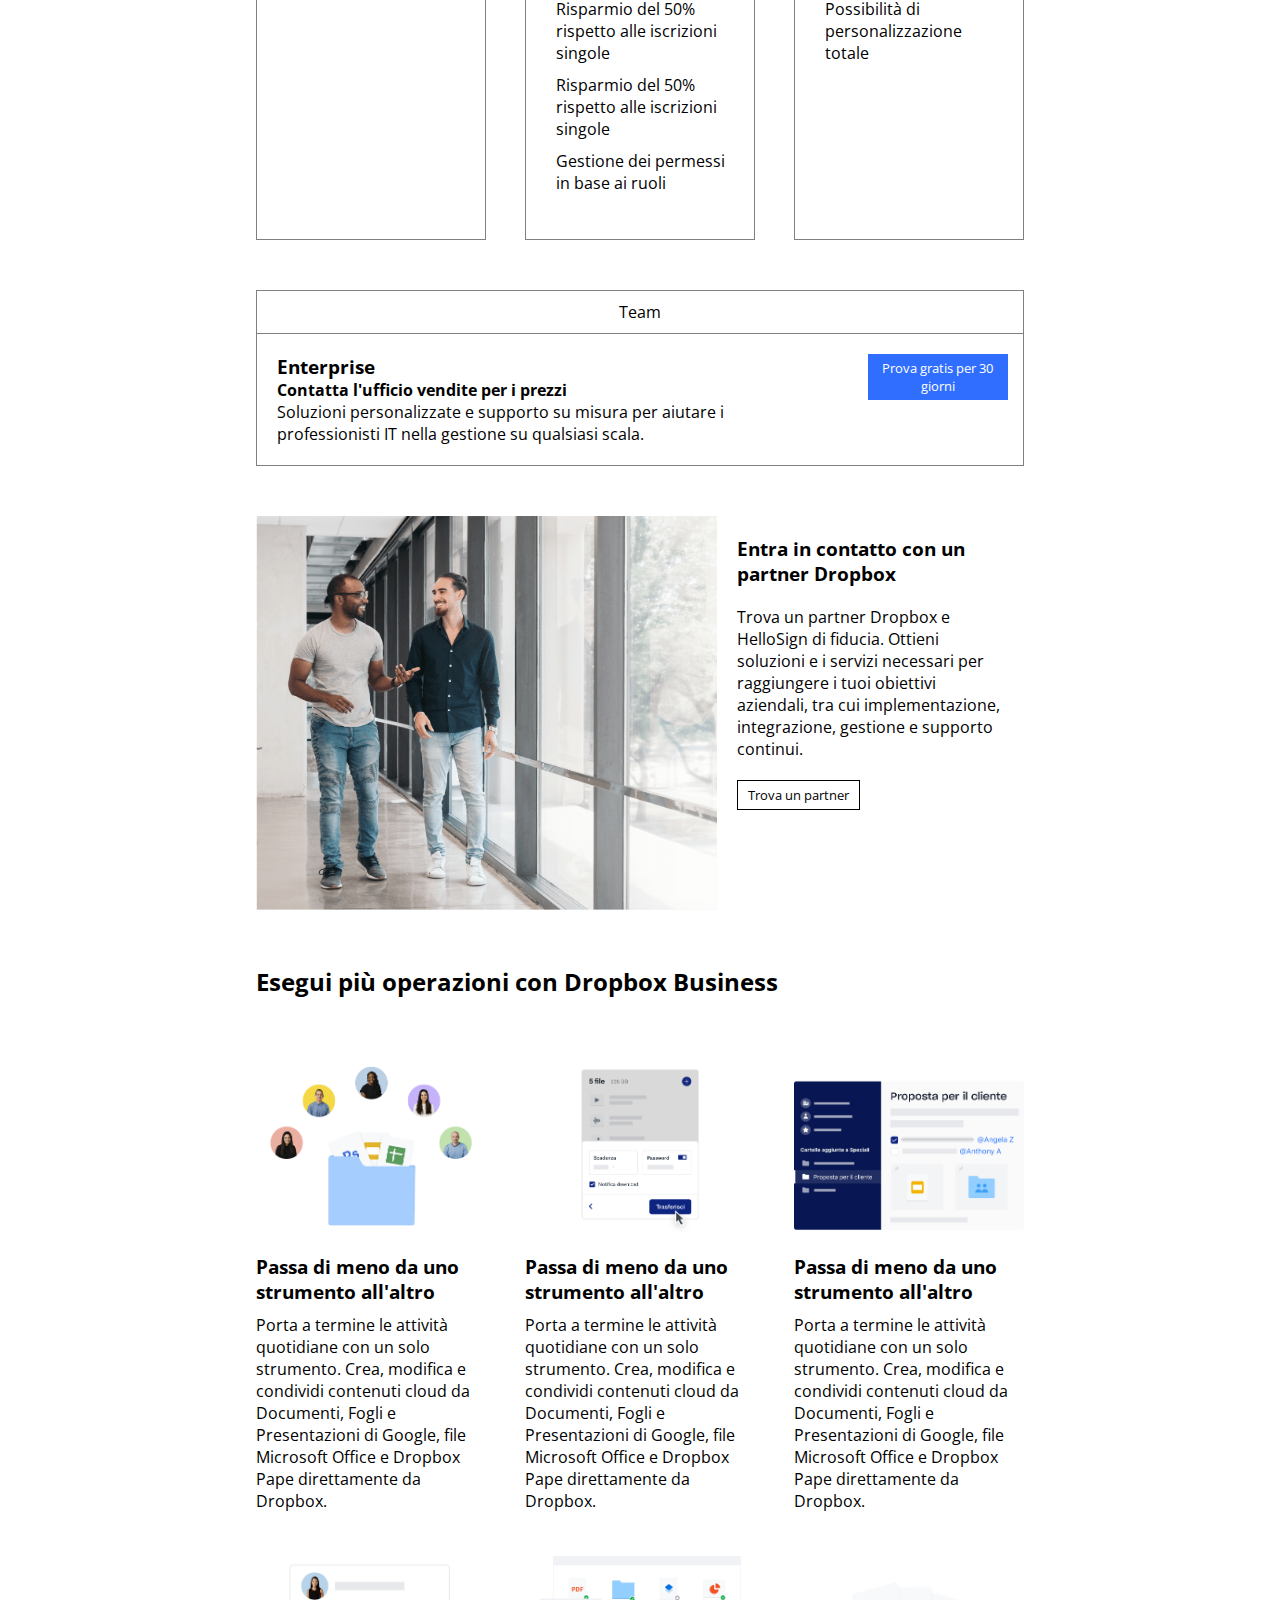
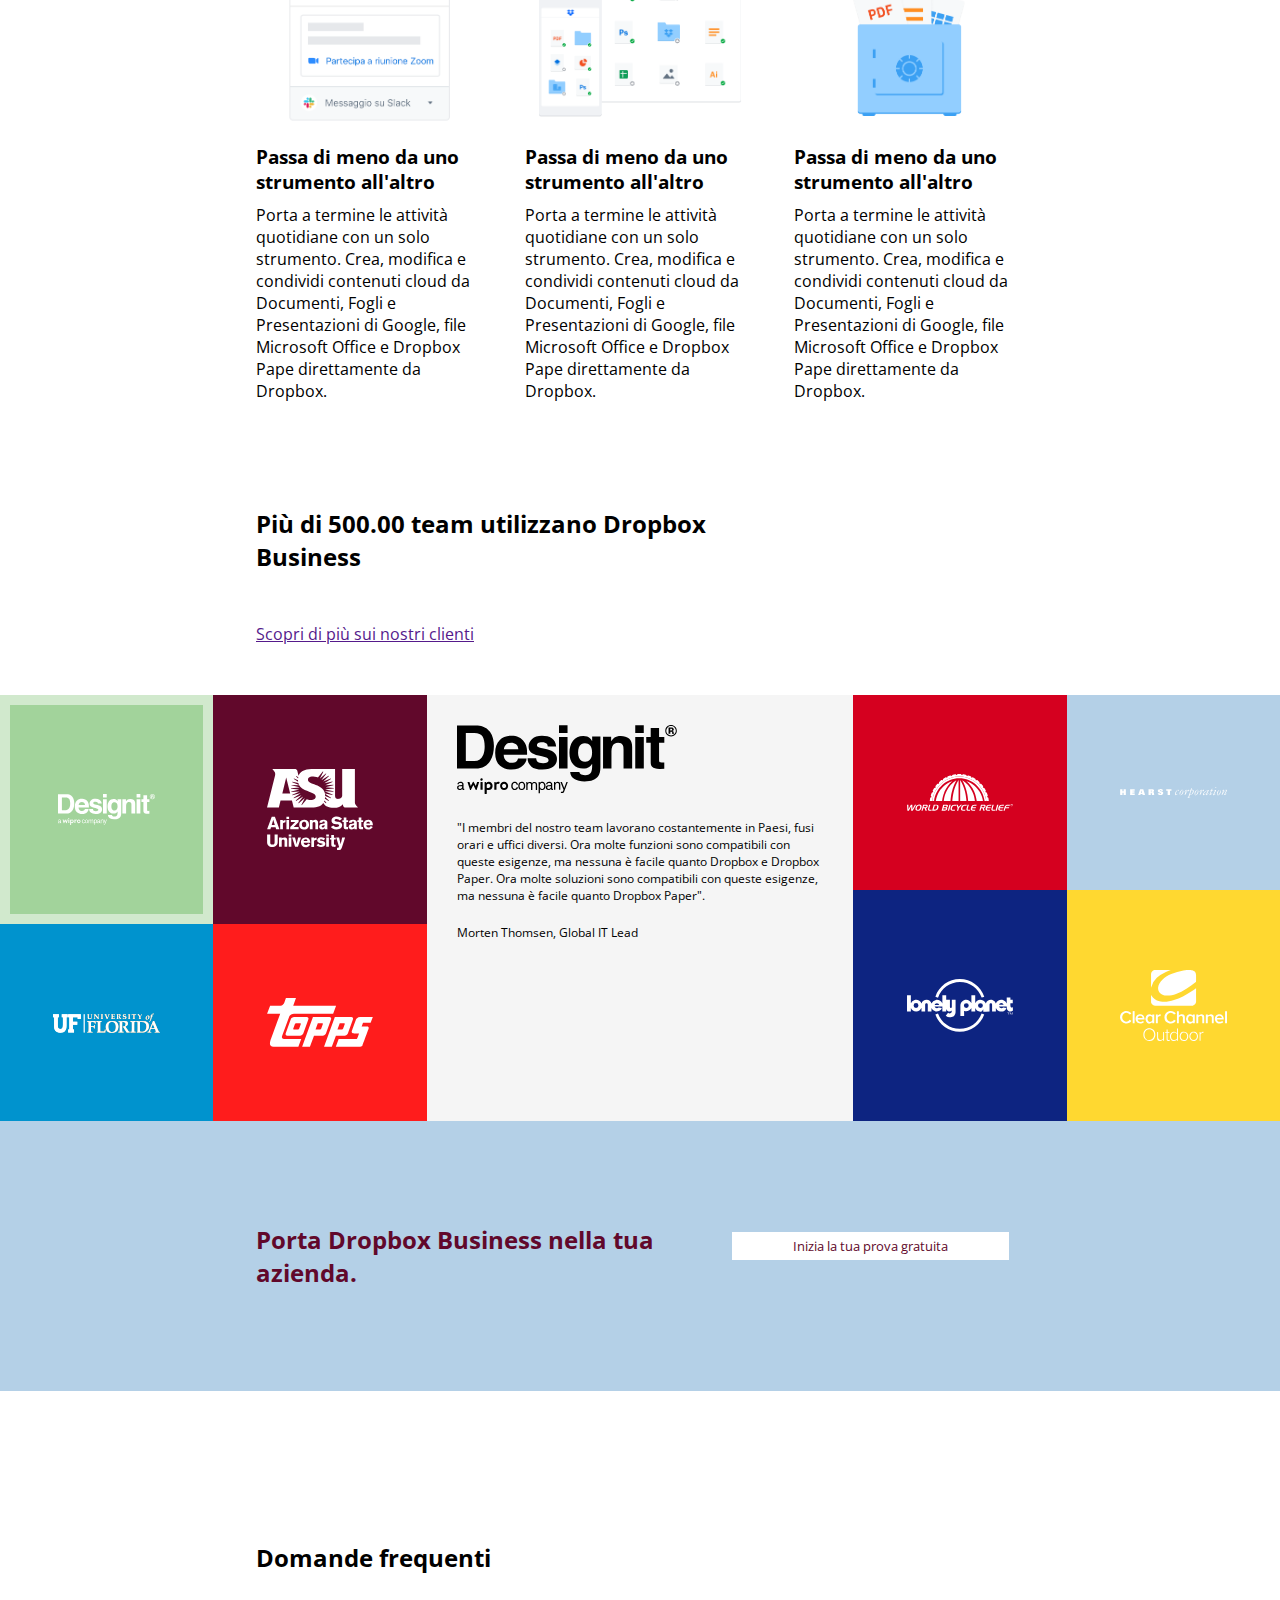
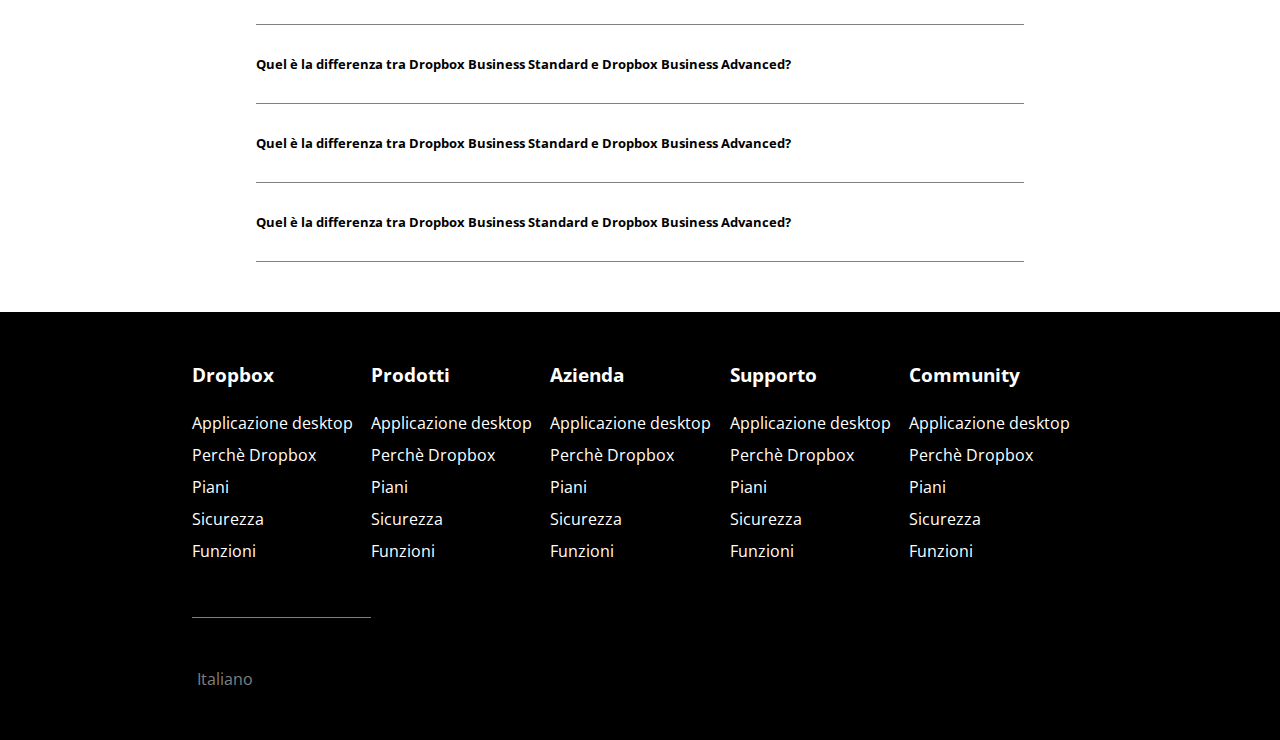
==== commit bff8d655: "added content footer" ====
--- a/index.html
+++ b/index.html
@@ -431,22 +431,82 @@
                         <h2>Domande frequenti</h2>
                     </div>
                 </div>
-                <div class="row padding-vertical-30 border-top-bottom-grey">
+                <div class="row padding-vertical-30 border-top-grey">
                     <h5>Quel &egrave; la differenza tra Dropbox Business Standard e Dropbox Business Advanced?</h5>
                     <i class="fa-solid fa-chevron-down padding-horizontal-20"></i>
                 </div>
-                <div class="row padding-vertical-30 border-top-bottom-grey">
+                <div class="row padding-vertical-30 border-top-grey">
                     <h5>Quel &egrave; la differenza tra Dropbox Business Standard e Dropbox Business Advanced?</h5>
                     <i class="fa-solid fa-chevron-down padding-horizontal-20"></i>
                 </div>
-                <div class="row padding-vertical-30 border-top-bottom-grey">
+                <div class="row padding-vertical-30 border-top-grey border-bottom-grey">
                     <h5>Quel &egrave; la differenza tra Dropbox Business Standard e Dropbox Business Advanced?</h5>
                     <i class="fa-solid fa-chevron-down padding-horizontal-20"></i>
                 </div>
             </div>
         </main>
         <footer>
-
+            <div class="container-large">
+                <div class="row padding-vertical-50">
+                    <div class="col-20">
+                        <h3 class="padding-bottom-20">Dropbox</h3>
+                        <ul class="type-none">
+                            <li>Applicazione desktop</li>
+                            <li>Perch&egrave; Dropbox</li>
+                            <li>Piani</li>
+                            <li>Sicurezza</li>
+                            <li>Funzioni</li>
+                        </ul>
+                    </div>
+                    <div class="col-20">
+                        <h3 class="padding-bottom-20">Prodotti</h3>
+                        <ul class="type-none">
+                            <li>Applicazione desktop</li>
+                            <li>Perch&egrave; Dropbox</li>
+                            <li>Piani</li>
+                            <li>Sicurezza</li>
+                            <li>Funzioni</li>
+                        </ul>
+                    </div>
+                    <div class="col-20">
+                        <h3 class="padding-bottom-20">Azienda</h3>
+                        <ul class="type-none">
+                            <li>Applicazione desktop</li>
+                            <li>Perch&egrave; Dropbox</li>
+                            <li>Piani</li>
+                            <li>Sicurezza</li>
+                            <li>Funzioni</li>
+                        </ul>
+                    </div>
+                    <div class="col-20">
+                        <h3 class="padding-bottom-20">Supporto</h3>
+                        <ul class="type-none">
+                            <li>Applicazione desktop</li>
+                            <li>Perch&egrave; Dropbox</li>
+                            <li>Piani</li>
+                            <li>Sicurezza</li>
+                            <li>Funzioni</li>
+                        </ul>
+                    </div>
+                    <div class="col-20">
+                        <h3 class="padding-bottom-20">Community</h3>
+                        <ul class="type-none">
+                            <li>Applicazione desktop</li>
+                            <li>Perch&egrave; Dropbox</li>
+                            <li>Piani</li>
+                            <li>Sicurezza</li>
+                            <li>Funzioni</li>
+                        </ul>
+                    </div>
+                </div>
+                <div class="row color-grey">
+                    <div class="col-20 border-top-grey padding-vertical-50 flex align-center">
+                        <i class="fa-solid fa-earth-europe"></i>
+                        <span class="padding-horizontal-5">Italiano</span>
+                        <i class="fa-solid fa-caret-up"></i>
+                    </div>
+                </div>
+            </div>
         </footer>
     </body>
 </html>--- a/css/style.css
+++ b/css/style.css
@@ -35,6 +35,10 @@
     padding: 0px 20px
 }
 
+.padding-horizontal-5{
+    padding: 0px 5px
+}
+
 .padding-30{
     padding: 30px;
 }
@@ -47,6 +51,10 @@
     padding-right: 50px;
 }
 
+.padding-bottom-20{
+    padding-bottom: 20px;
+}
+
 .padding-vertical-30{
     padding: 30px 0px;
 }
@@ -87,9 +95,17 @@
     color: #61082B;
 }
 
-.border-top-bottom-grey{
+.color-grey{
+    color: #808080;
+}
+
+.border-top-grey{
     border-top: 1px solid grey;
+}
+
+.border-bottom-grey{
     border-bottom: 1px solid grey;
+
 }
 
 .border-grey{
@@ -335,4 +351,19 @@
 
 .align-center{
     align-items: center;
+}
+/* fine main */
+
+/* inizio footer */
+footer{
+    background-color: black;
+    color: white;
+}
+
+.col-20{
+    width: calc(100% / 5);
+}
+
+.col-20 ul li{
+    line-height: 2;
 }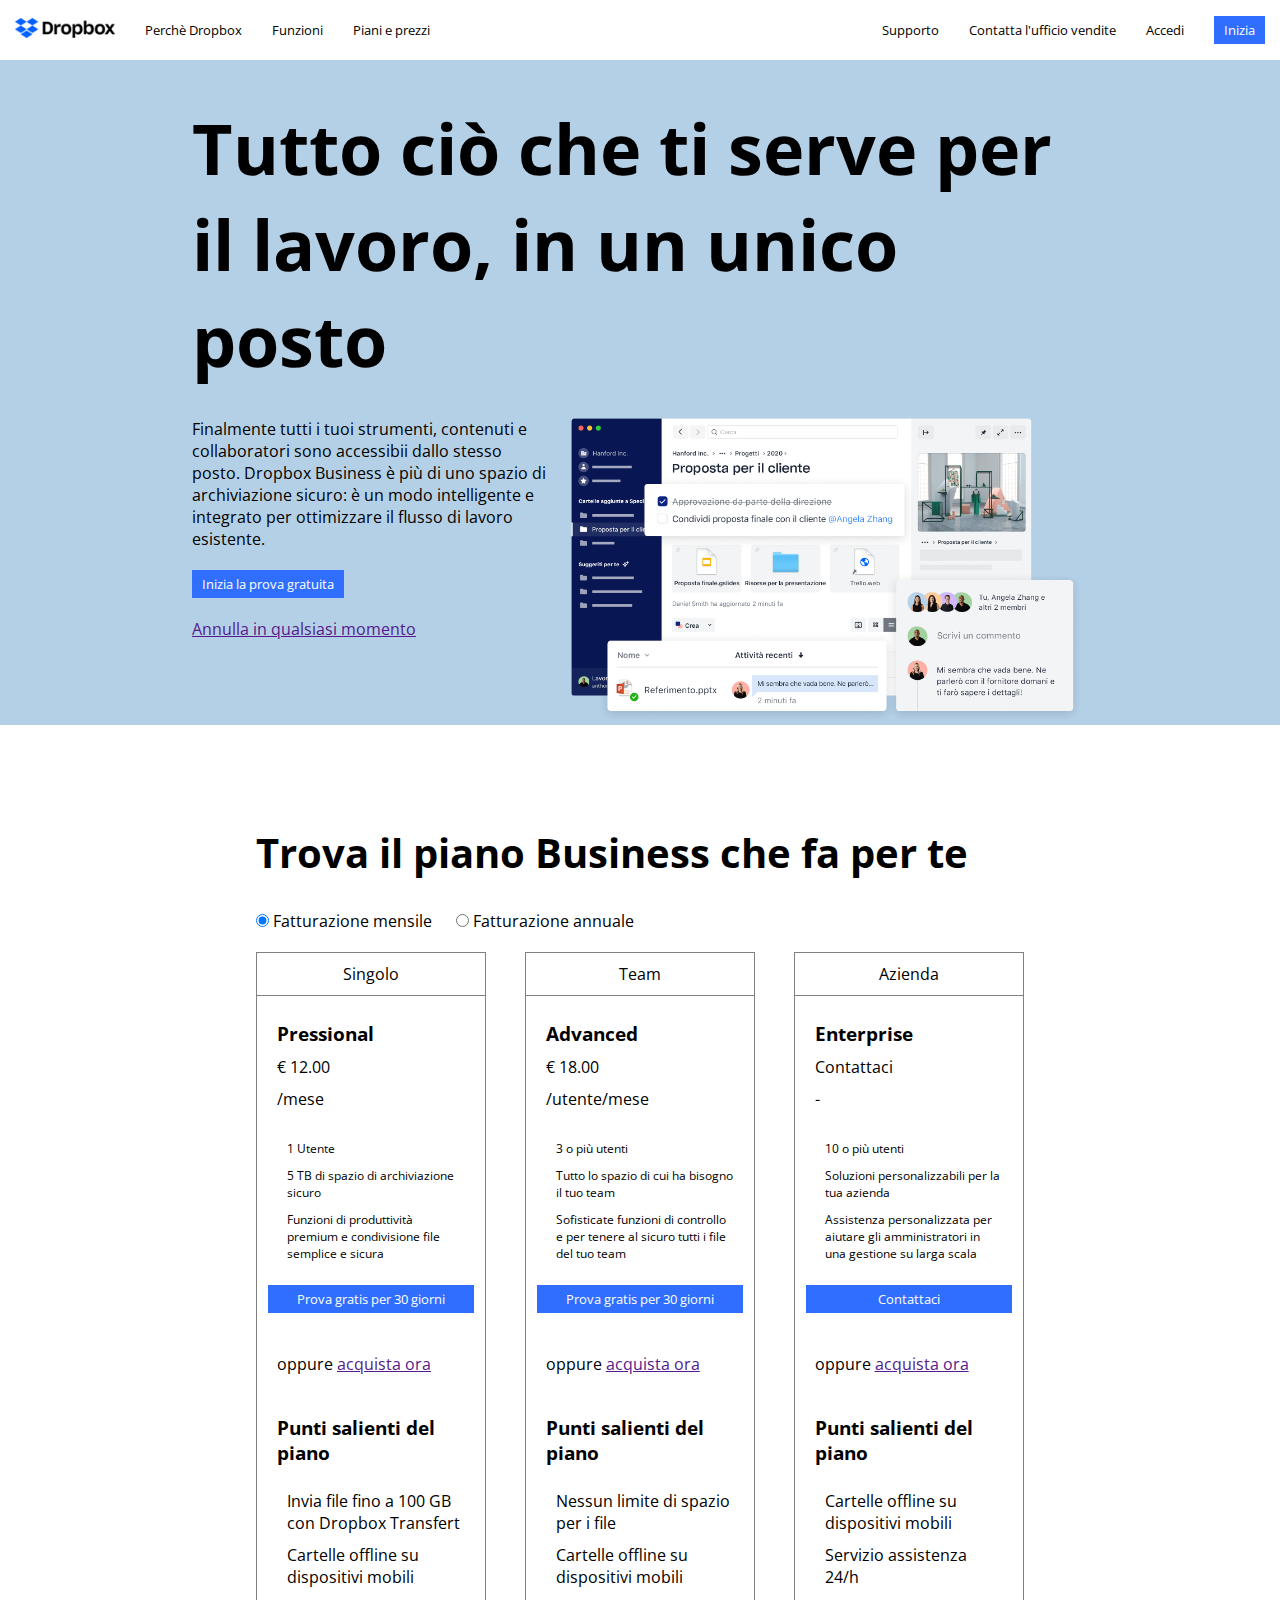
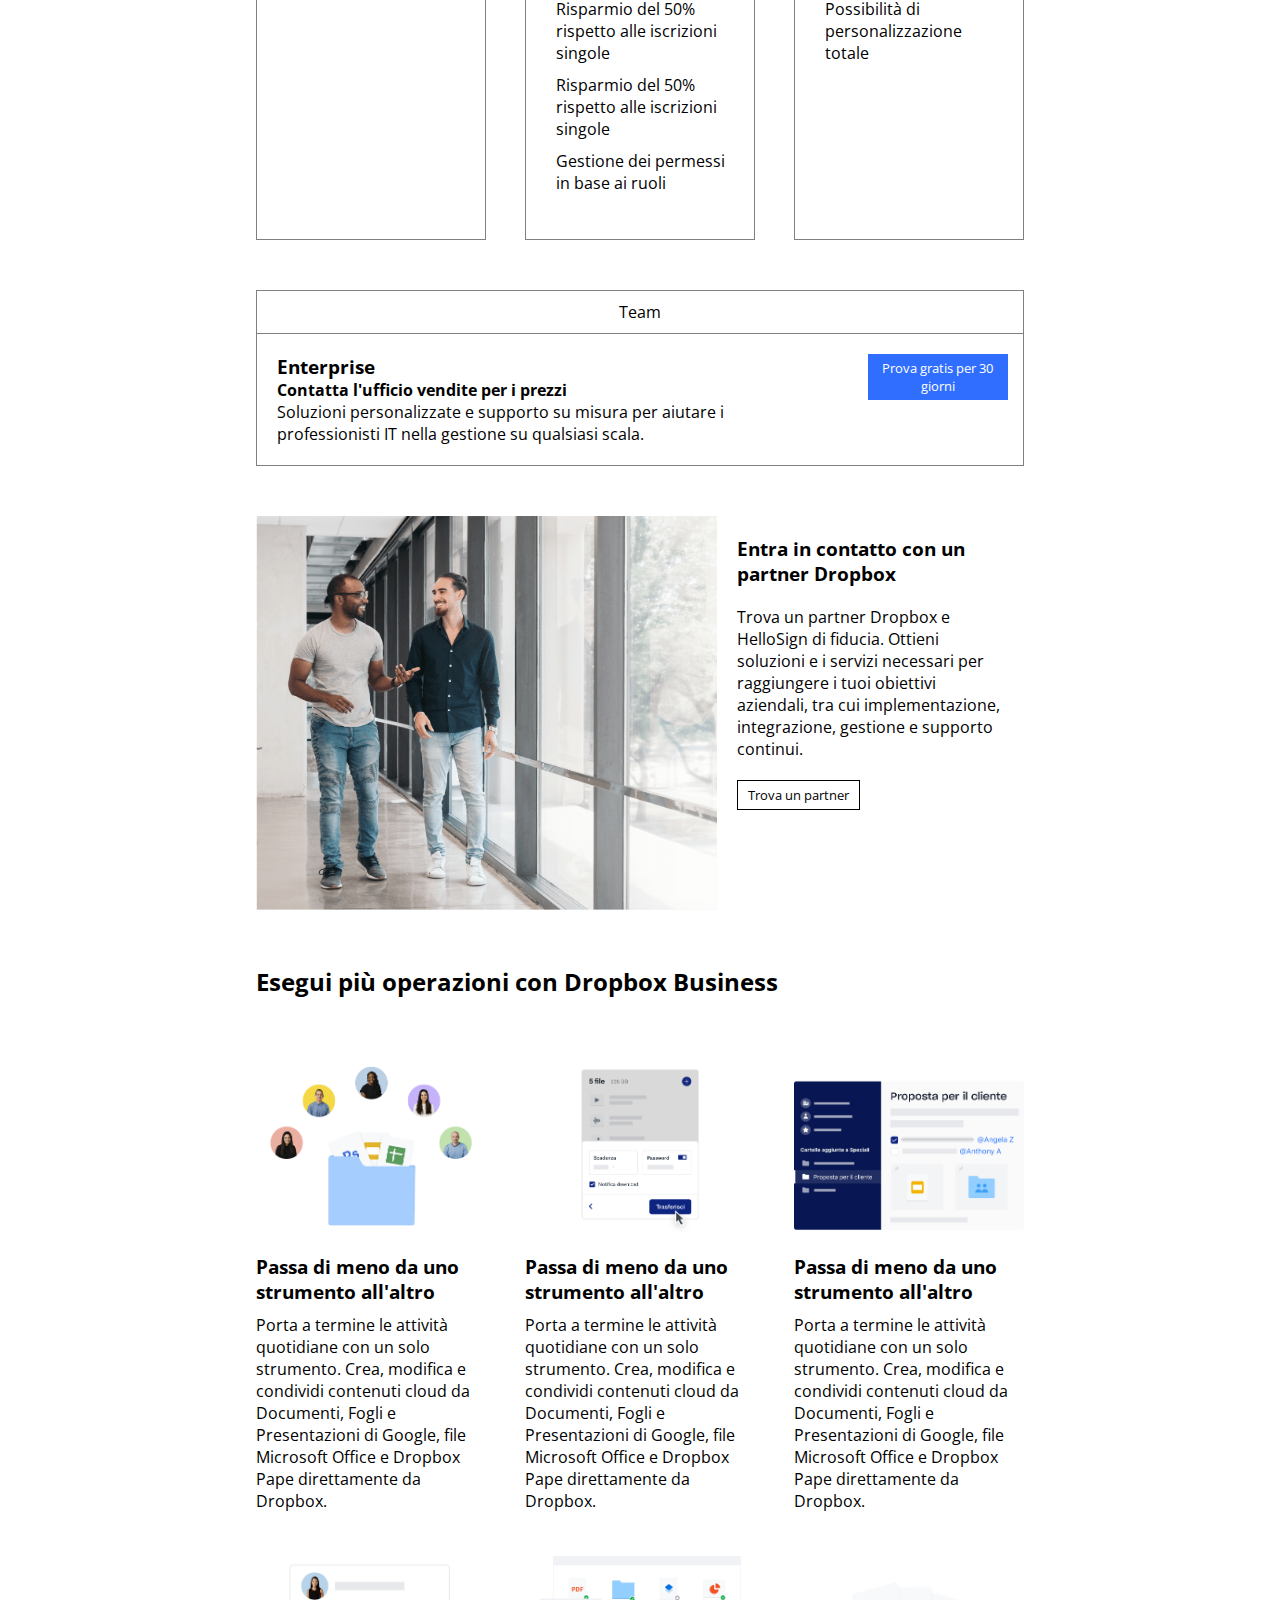
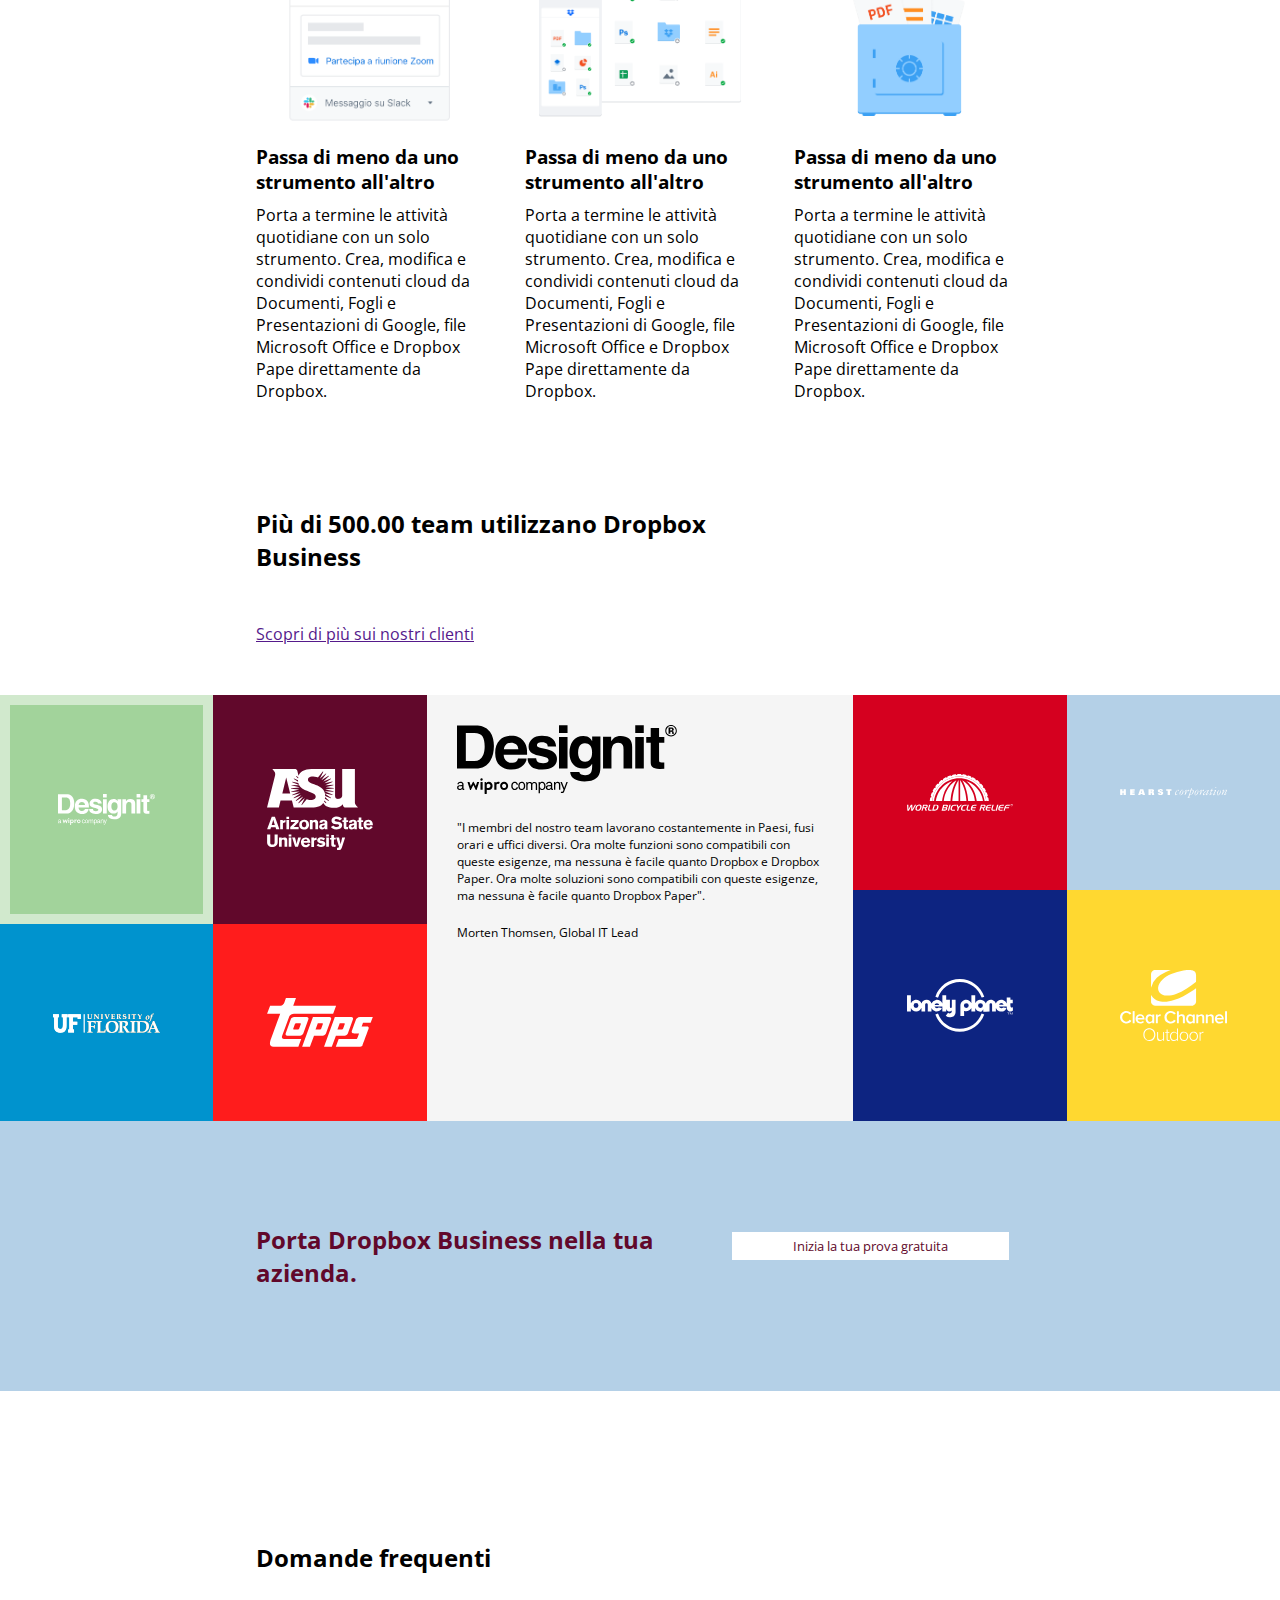
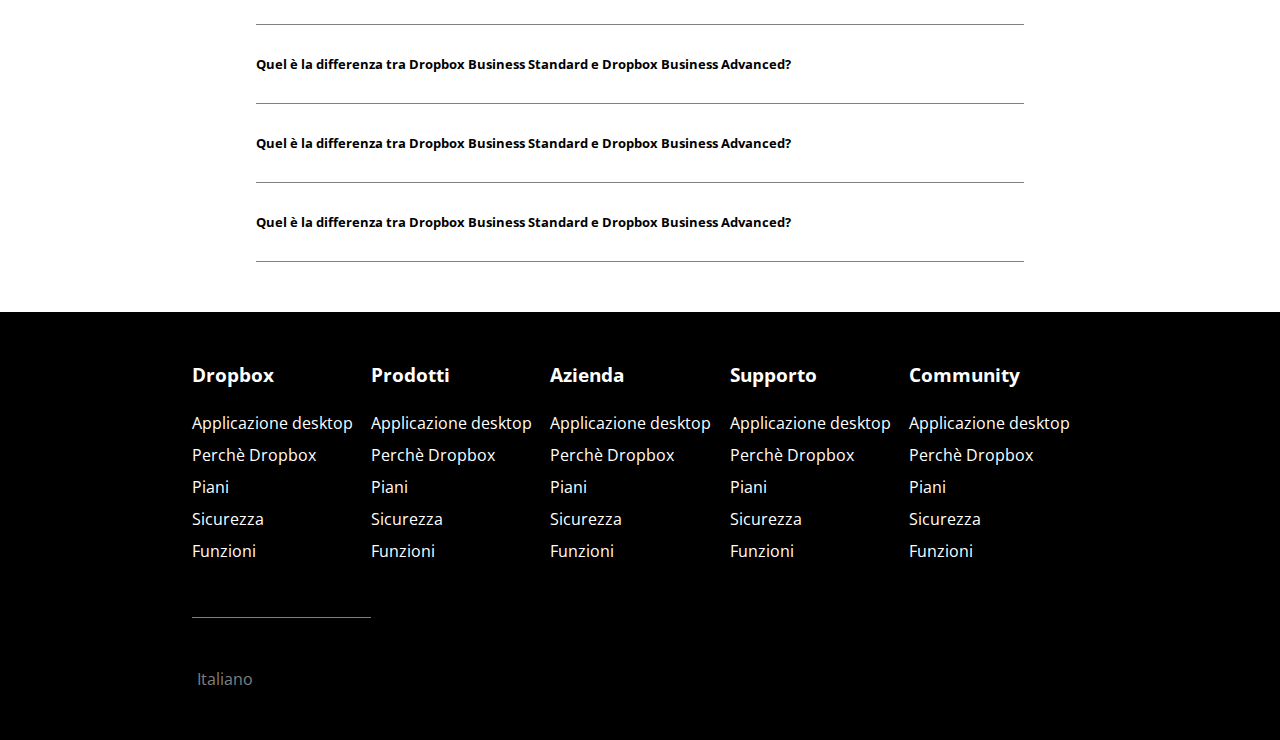
==== commit a8e8f81d: "change size list items header" ====
--- a/index.html
+++ b/index.html
@@ -445,6 +445,7 @@
                 </div>
             </div>
         </main>
+        <!-- footer -->
         <footer>
             <div class="container-large">
                 <div class="row padding-vertical-50">
--- a/css/style.css
+++ b/css/style.css
@@ -155,7 +155,7 @@
 
 /* inizio header */
 header{
-    height: 50px;
+    height: 60px;
     width: 100%;
     display: flex;
     align-items: center;
@@ -176,7 +176,6 @@
 
 .header-left img{
     width: 100px;
-    padding: 0 10px;
 }
 
 .inline-list{
@@ -186,8 +185,8 @@
 }
 
 .inline-list li{
-    padding: 0 10px;
-    font-size: 12px;
+    padding: 0 15px;
+    font-size: 13px;
 }
 
 .btn-sm{
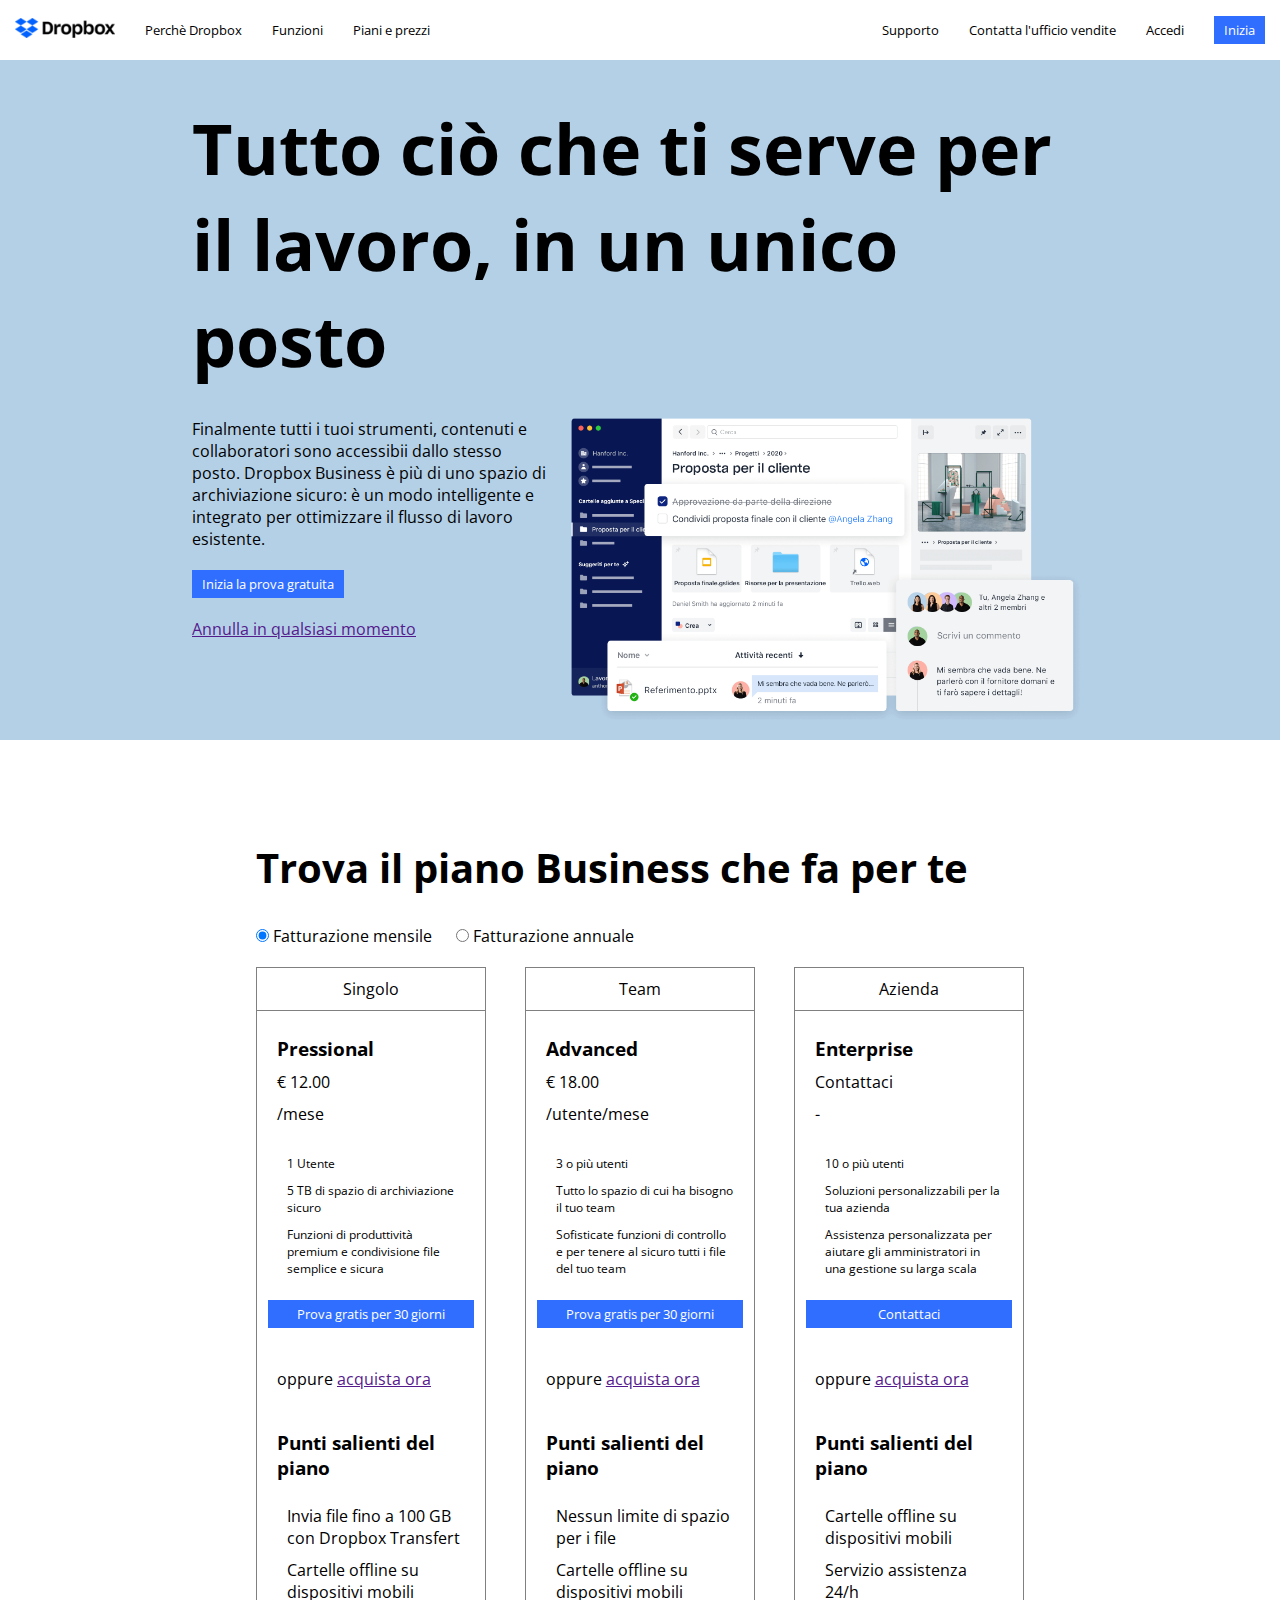
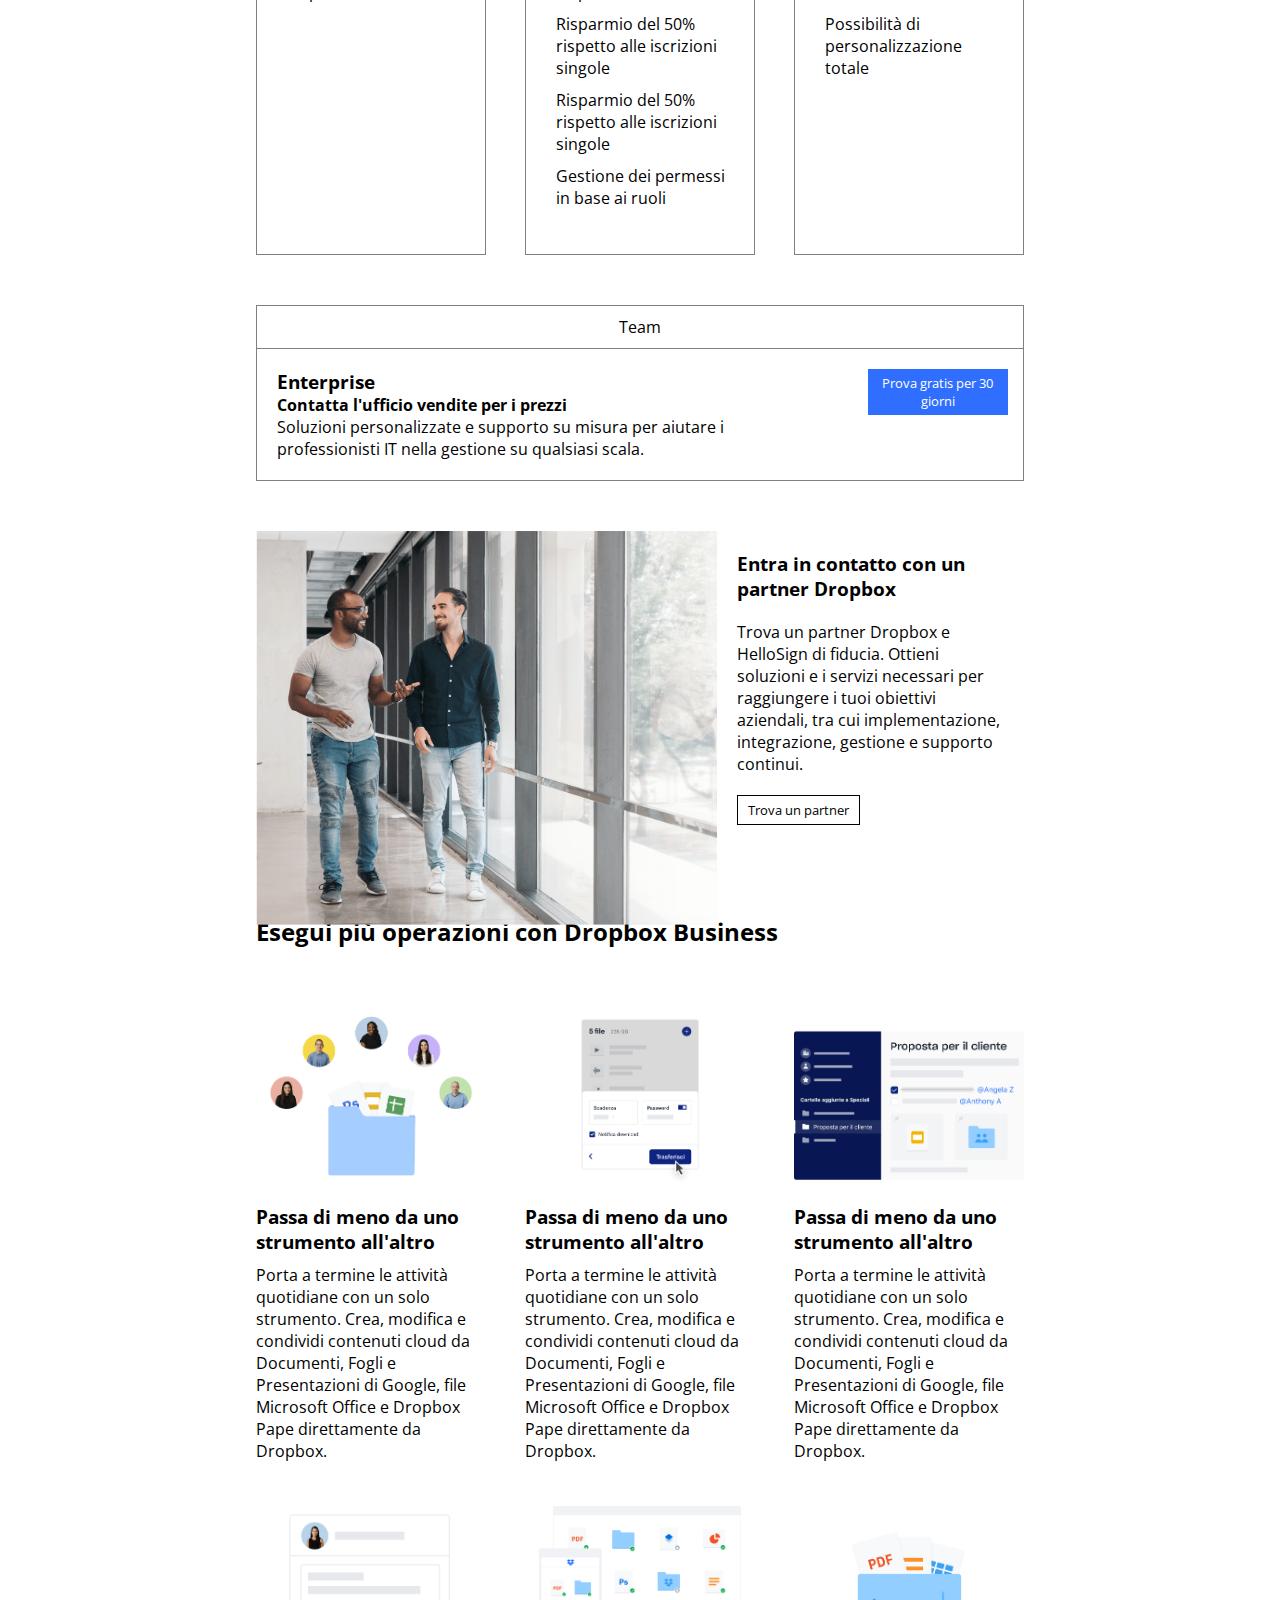
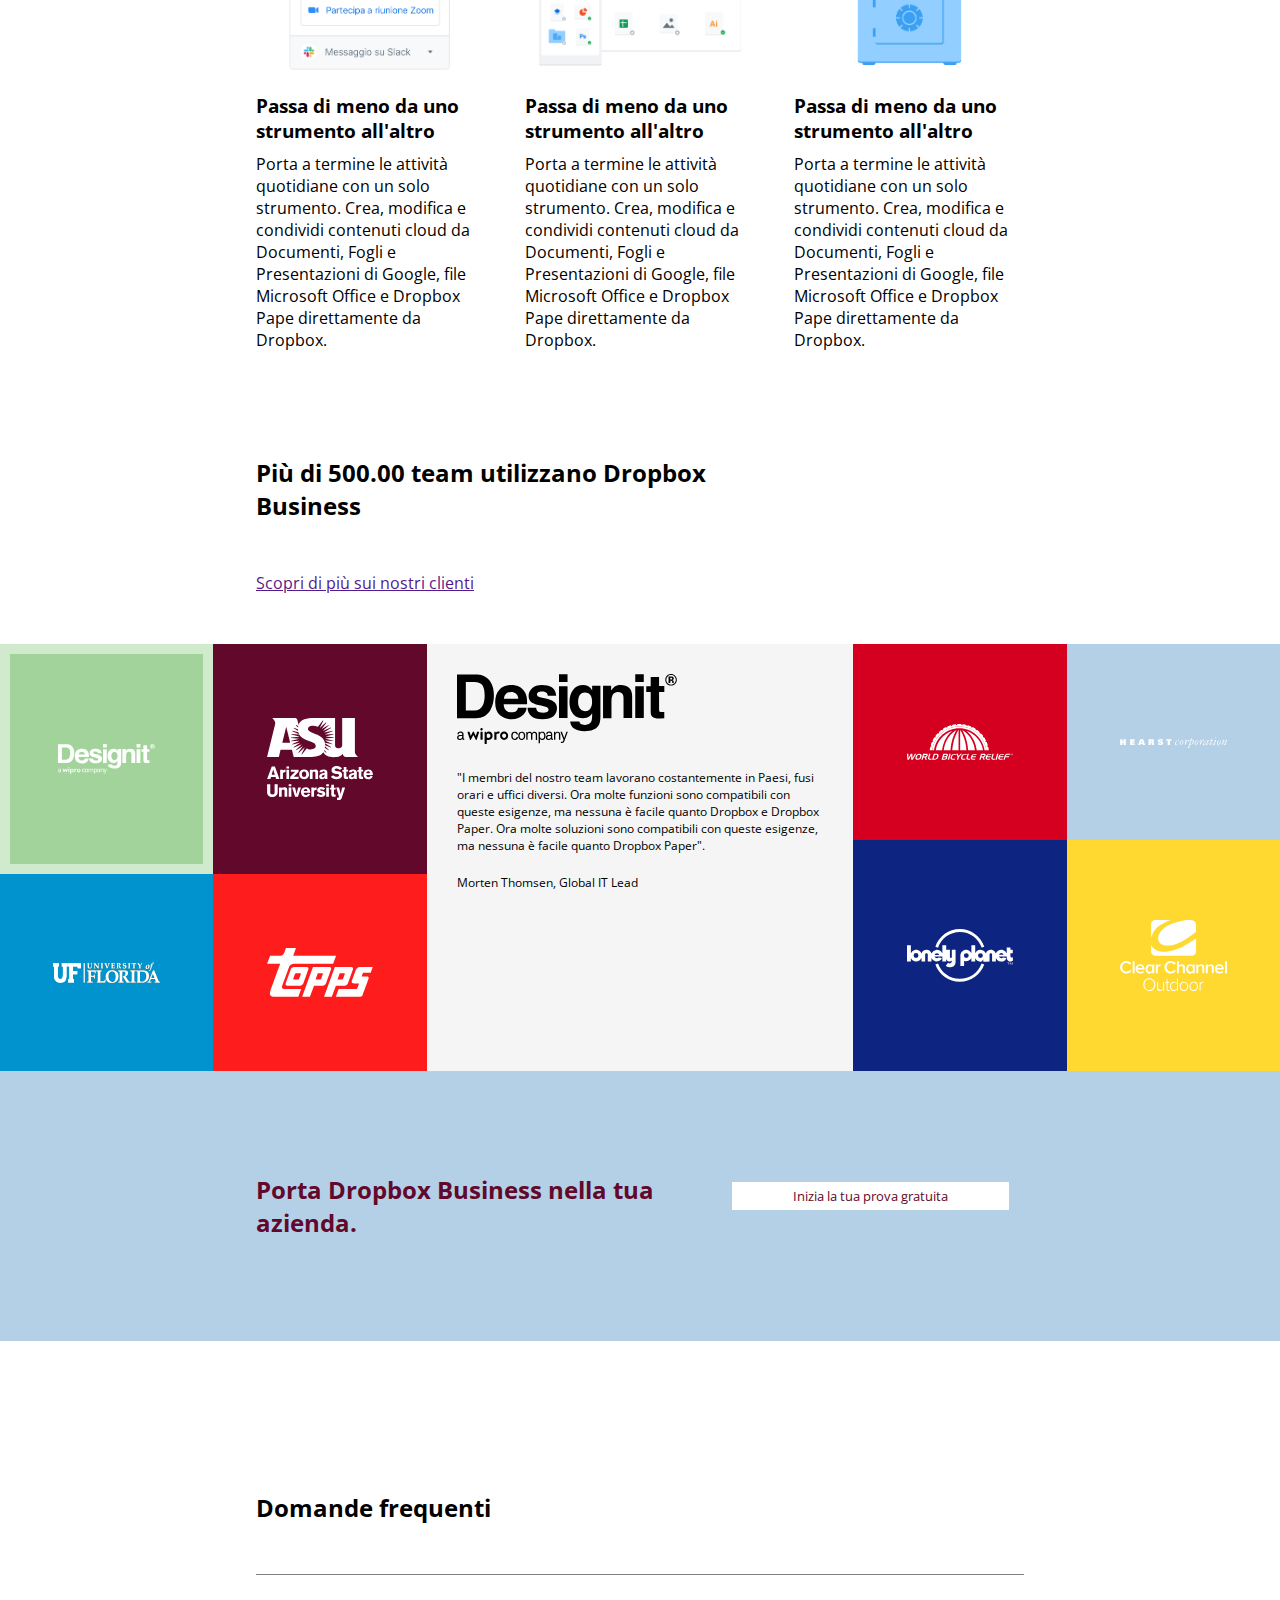
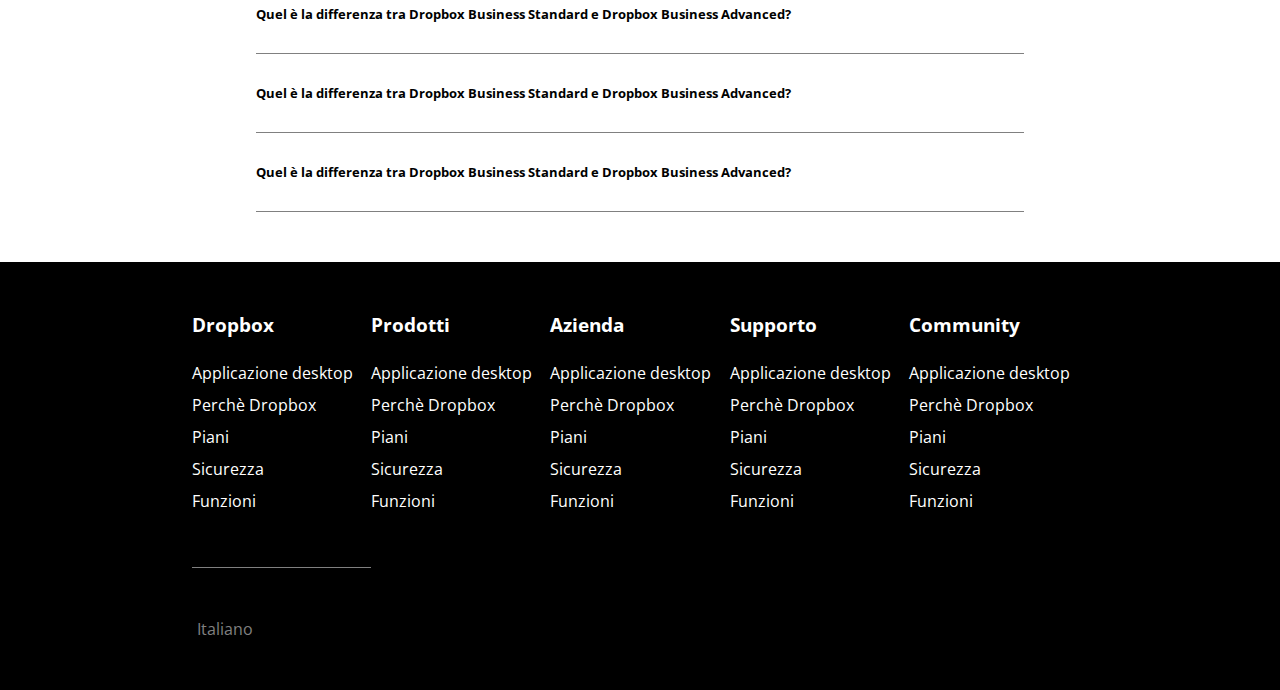
==== commit 8356f749: "fixed position image jumbotron" ====
--- a/index.html
+++ b/index.html
@@ -42,7 +42,7 @@
                     </div>
                     <div class="row">
                         <div class="col-40">
-                            <ul>
+                            <ul class="margin-bottom-100">
                                 <li>
                                     <p>
                                         Finalmente tutti i tuoi strumenti, contenuti e collaboratori sono accessibii dallo stesso posto. Dropbox Business è più di uno spazio di archiviazione sicuro: è un modo intelligente e integrato per ottimizzare il flusso di lavoro esistente.
--- a/css/style.css
+++ b/css/style.css
@@ -204,11 +204,11 @@
     background-color: #ffffff;
     border: none;
 }
+
 /* fine header */
 
 /* inizio jumbotron */
 .jumbotron{
-    /* height: 600px; */
     background-color: #B4D0E7;
     padding-top: 100px;
     margin-bottom: 100px;
@@ -227,7 +227,7 @@
 
 .col-40{
     width: 40%;
-    /* position:relative; */
+    position:relative;
 }
 
 .col-40 ul{
@@ -238,6 +238,10 @@
     margin-bottom: 20px;
 }
 
+.col-40 .fa-arrow-down{
+    position: absolute;
+    bottom: 50px;
+}
 /* .col-30 i{
     position: absolute;
     bottom: 20%;
@@ -246,10 +250,13 @@
 
 .col-60{
     width: 60%;
+    position: relative;
 }
 
 .col-60 img{
     width: 100%;
+    position: absolute;
+    top: 0;
 }
 
 .col-100{
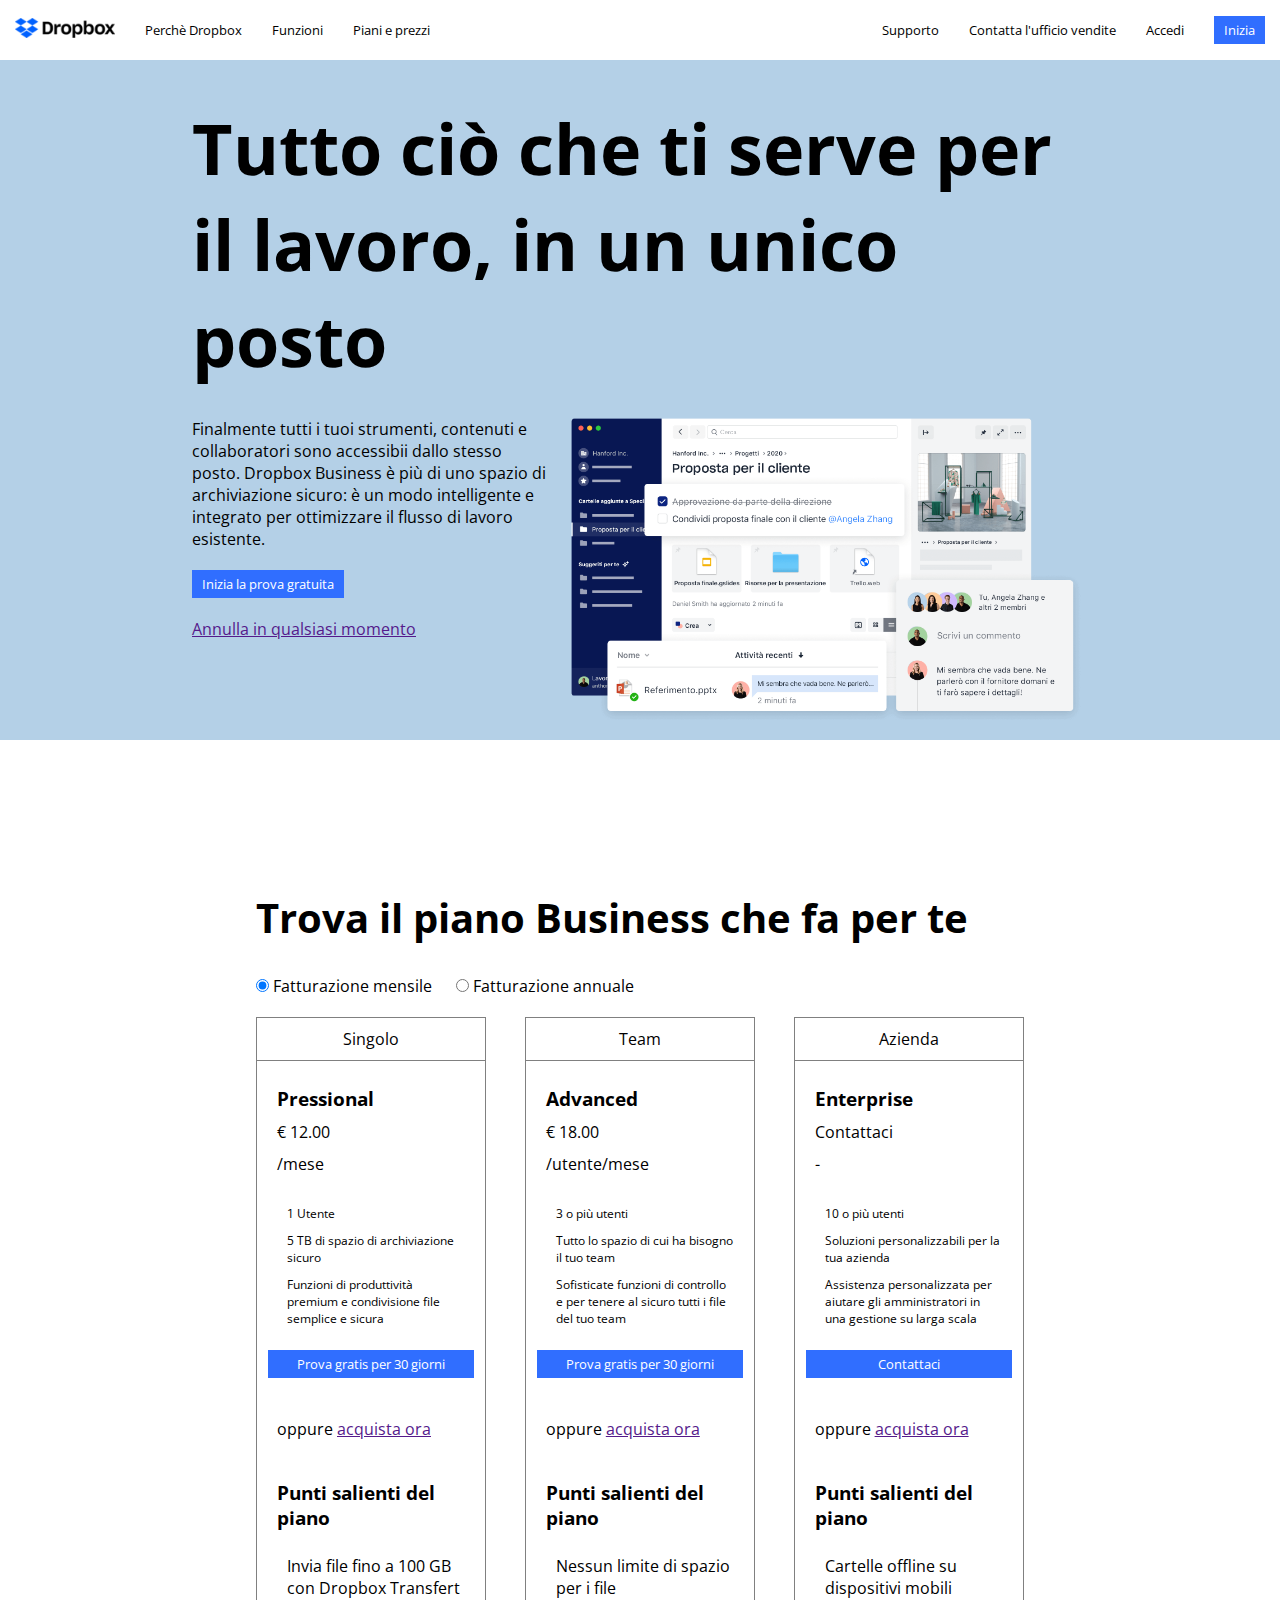
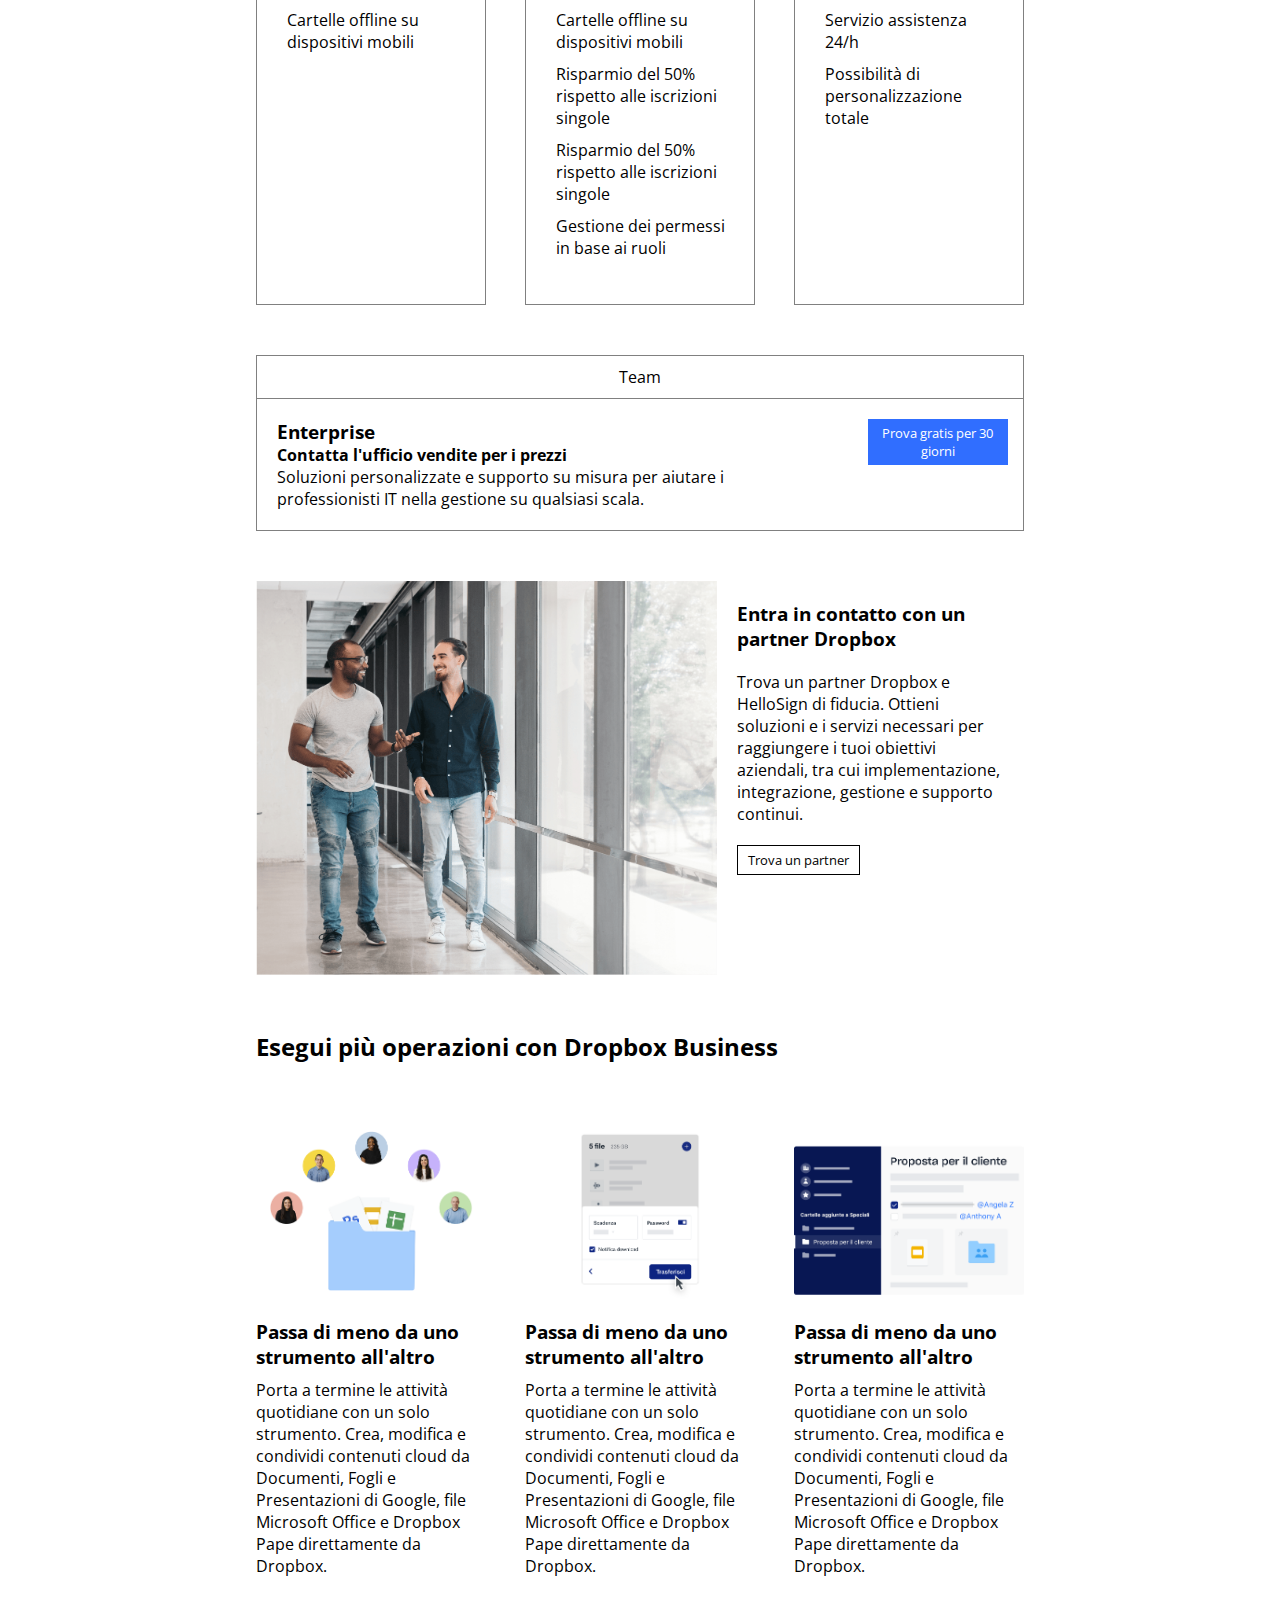
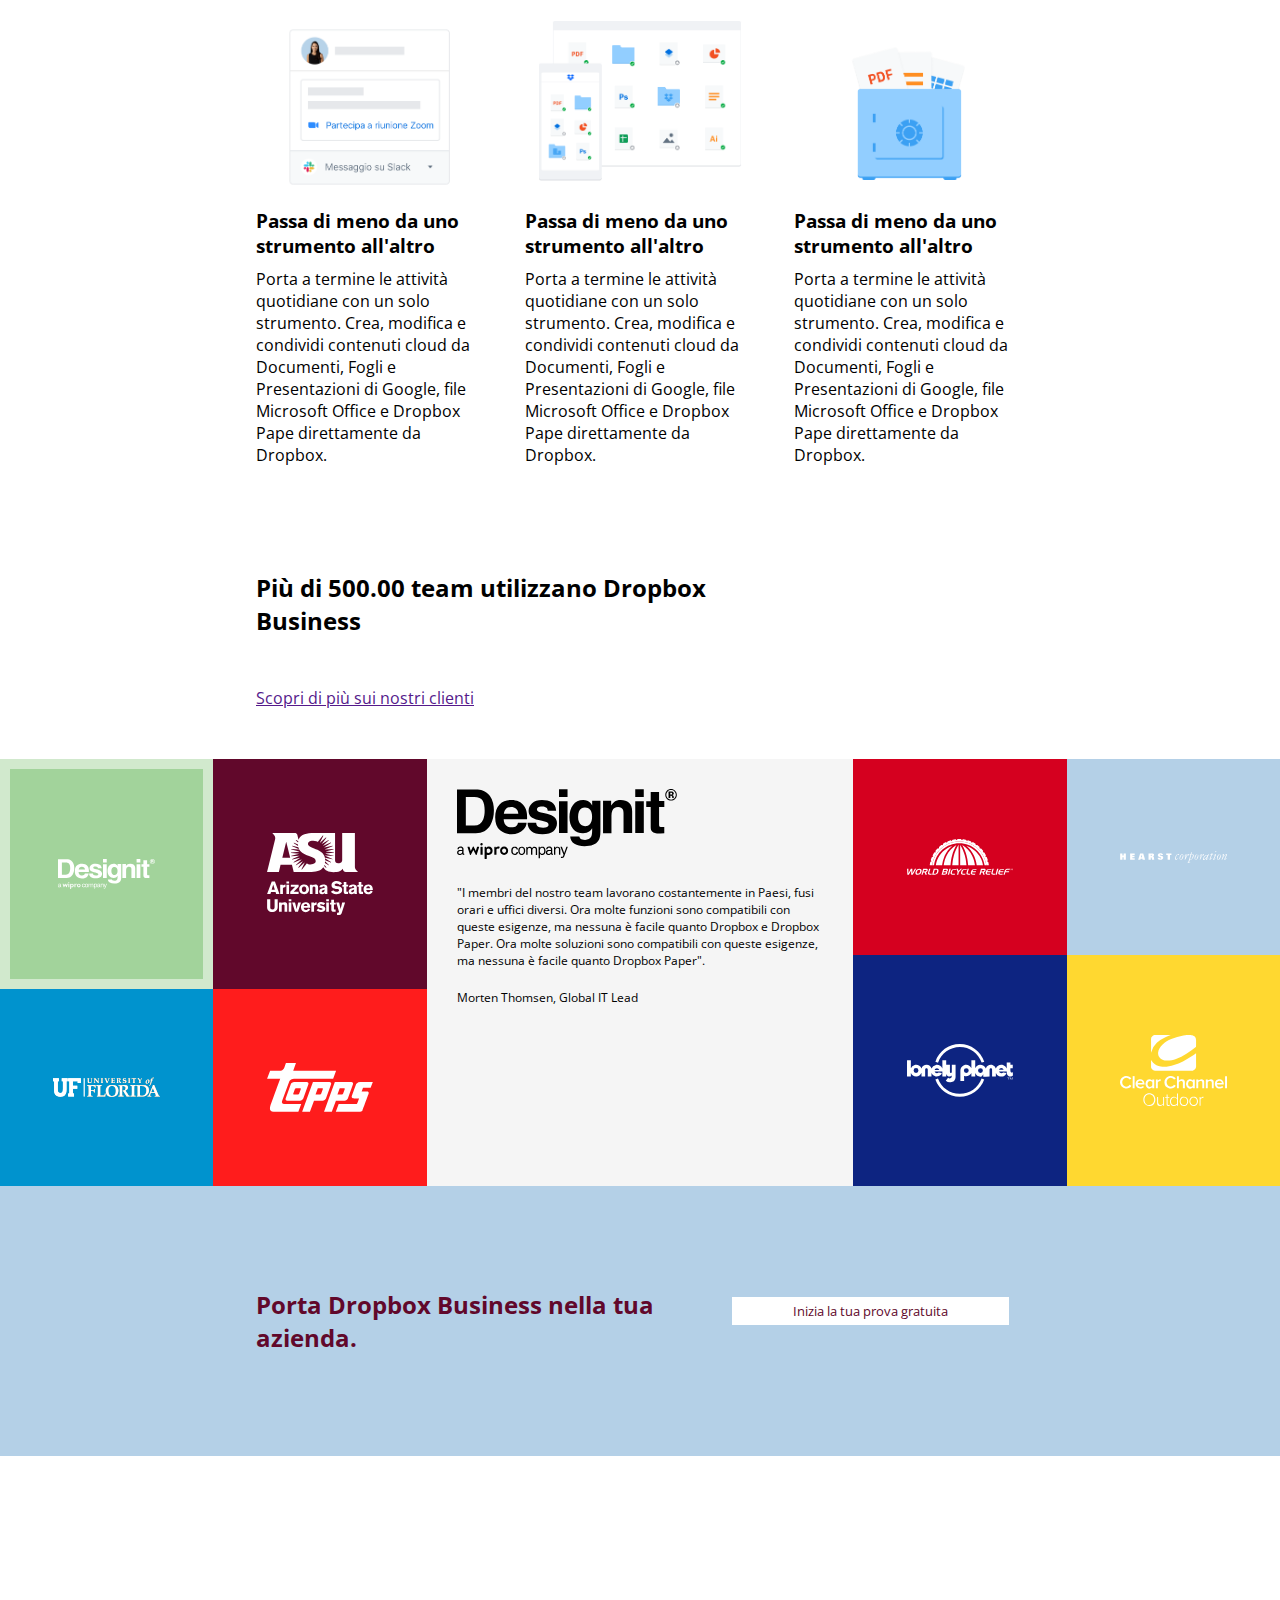
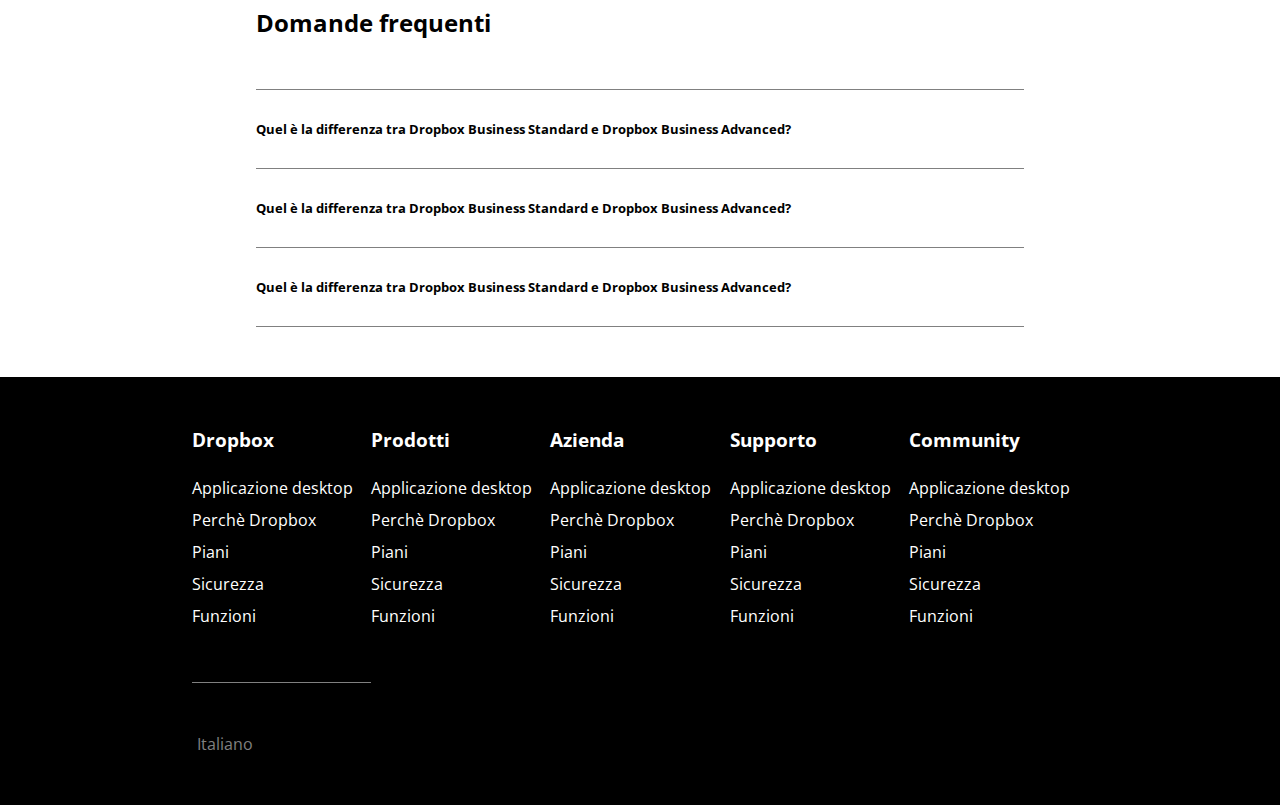
==== commit 83cd2623: "fixed max-width img jumbotron" ====
--- a/index.html
+++ b/index.html
@@ -58,7 +58,7 @@
                             <i class="fa-solid fa-arrow-down fa-3x"></i>
                         </div>
                         <div class="col-60">
-                            <img src="./img/jumbo.png" alt="jumbo">
+                            <img class="img-max-width" src="./img/jumbo.png" alt="jumbo">
                         </div>
                     </div>
                 </div>
--- a/css/style.css
+++ b/css/style.css
@@ -211,7 +211,7 @@
 .jumbotron{
     background-color: #B4D0E7;
     padding-top: 100px;
-    margin-bottom: 100px;
+    margin-bottom: 150px;
 }
 
 .container-large{
@@ -240,7 +240,7 @@
 
 .col-40 .fa-arrow-down{
     position: absolute;
-    bottom: 50px;
+    bottom: 10%;
 }
 /* .col-30 i{
     position: absolute;
@@ -253,10 +253,15 @@
     position: relative;
 }
 
-.col-60 img{
-    width: 100%;
+.img-max-width{
+    width: 100%;
+    max-width: 600px;
     position: absolute;
     top: 0;
+}
+
+.col-60 img{
+    width: 100%;
 }
 
 .col-100{
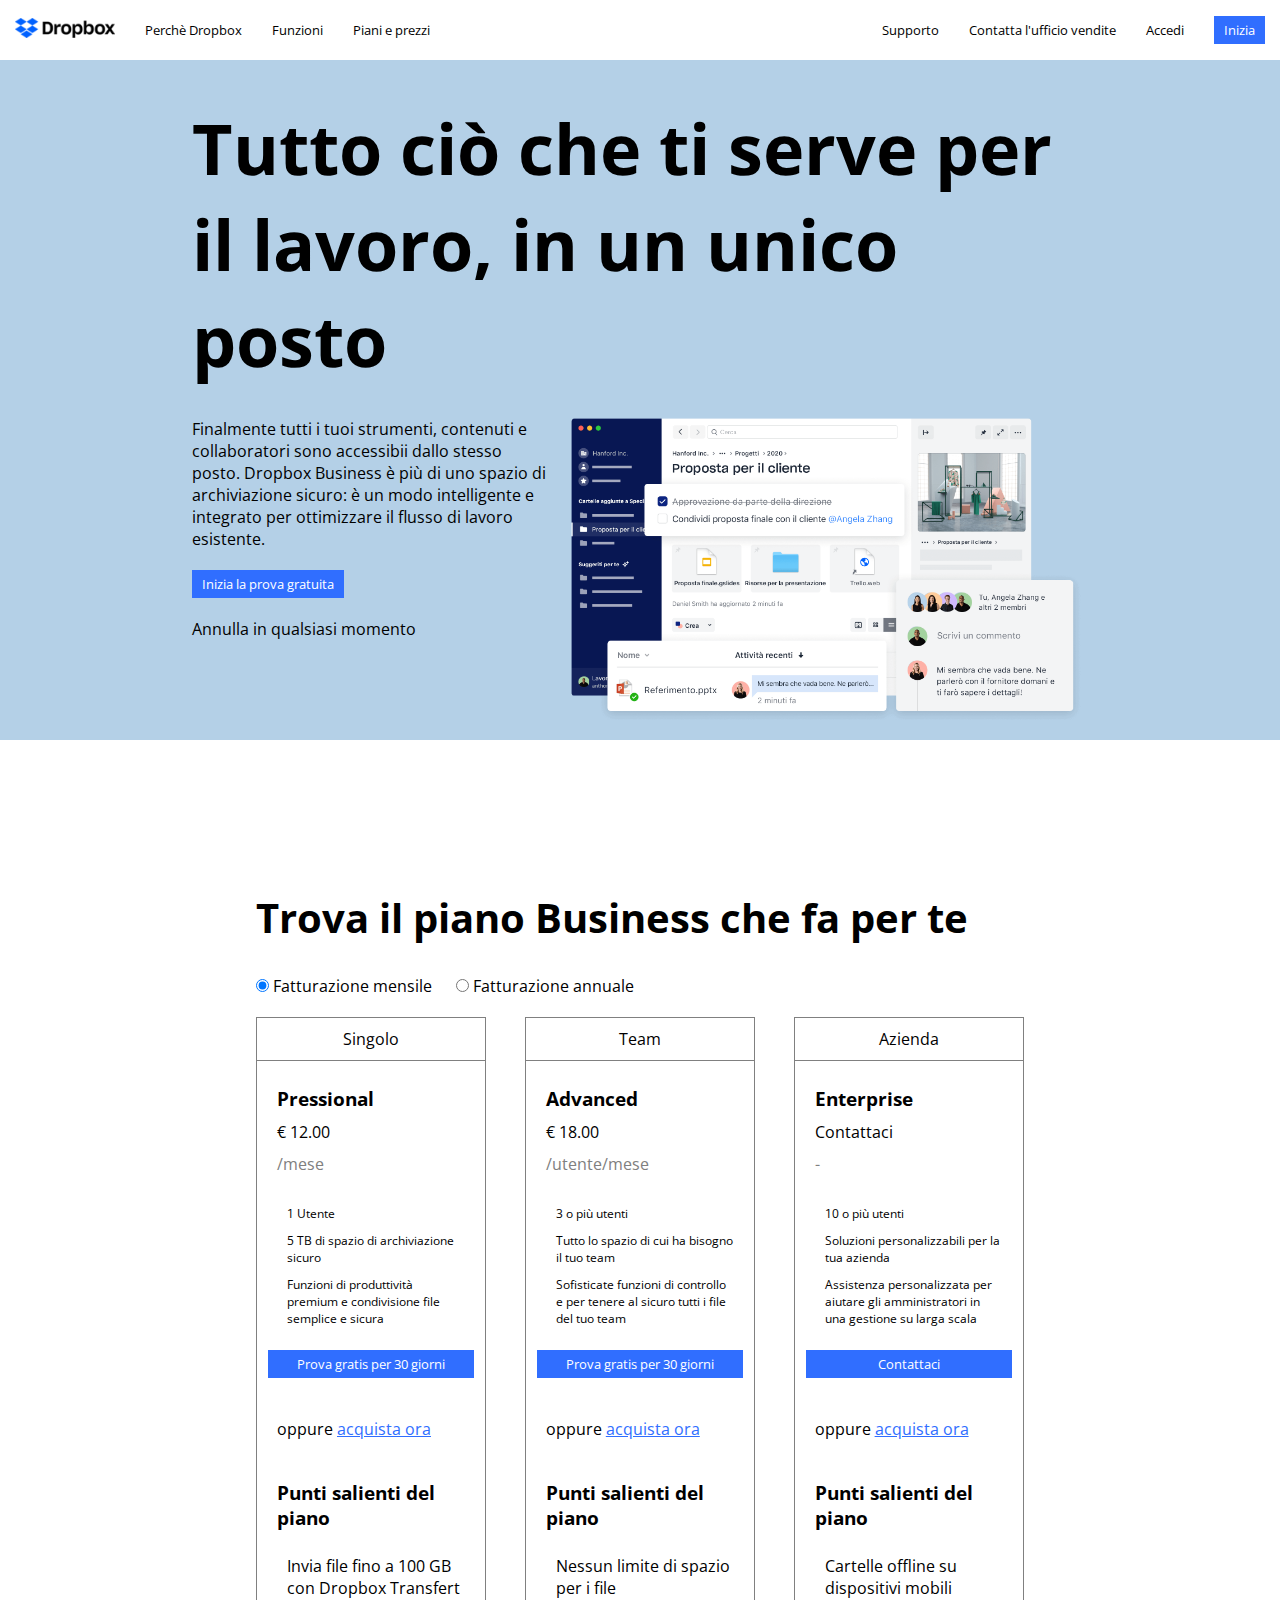
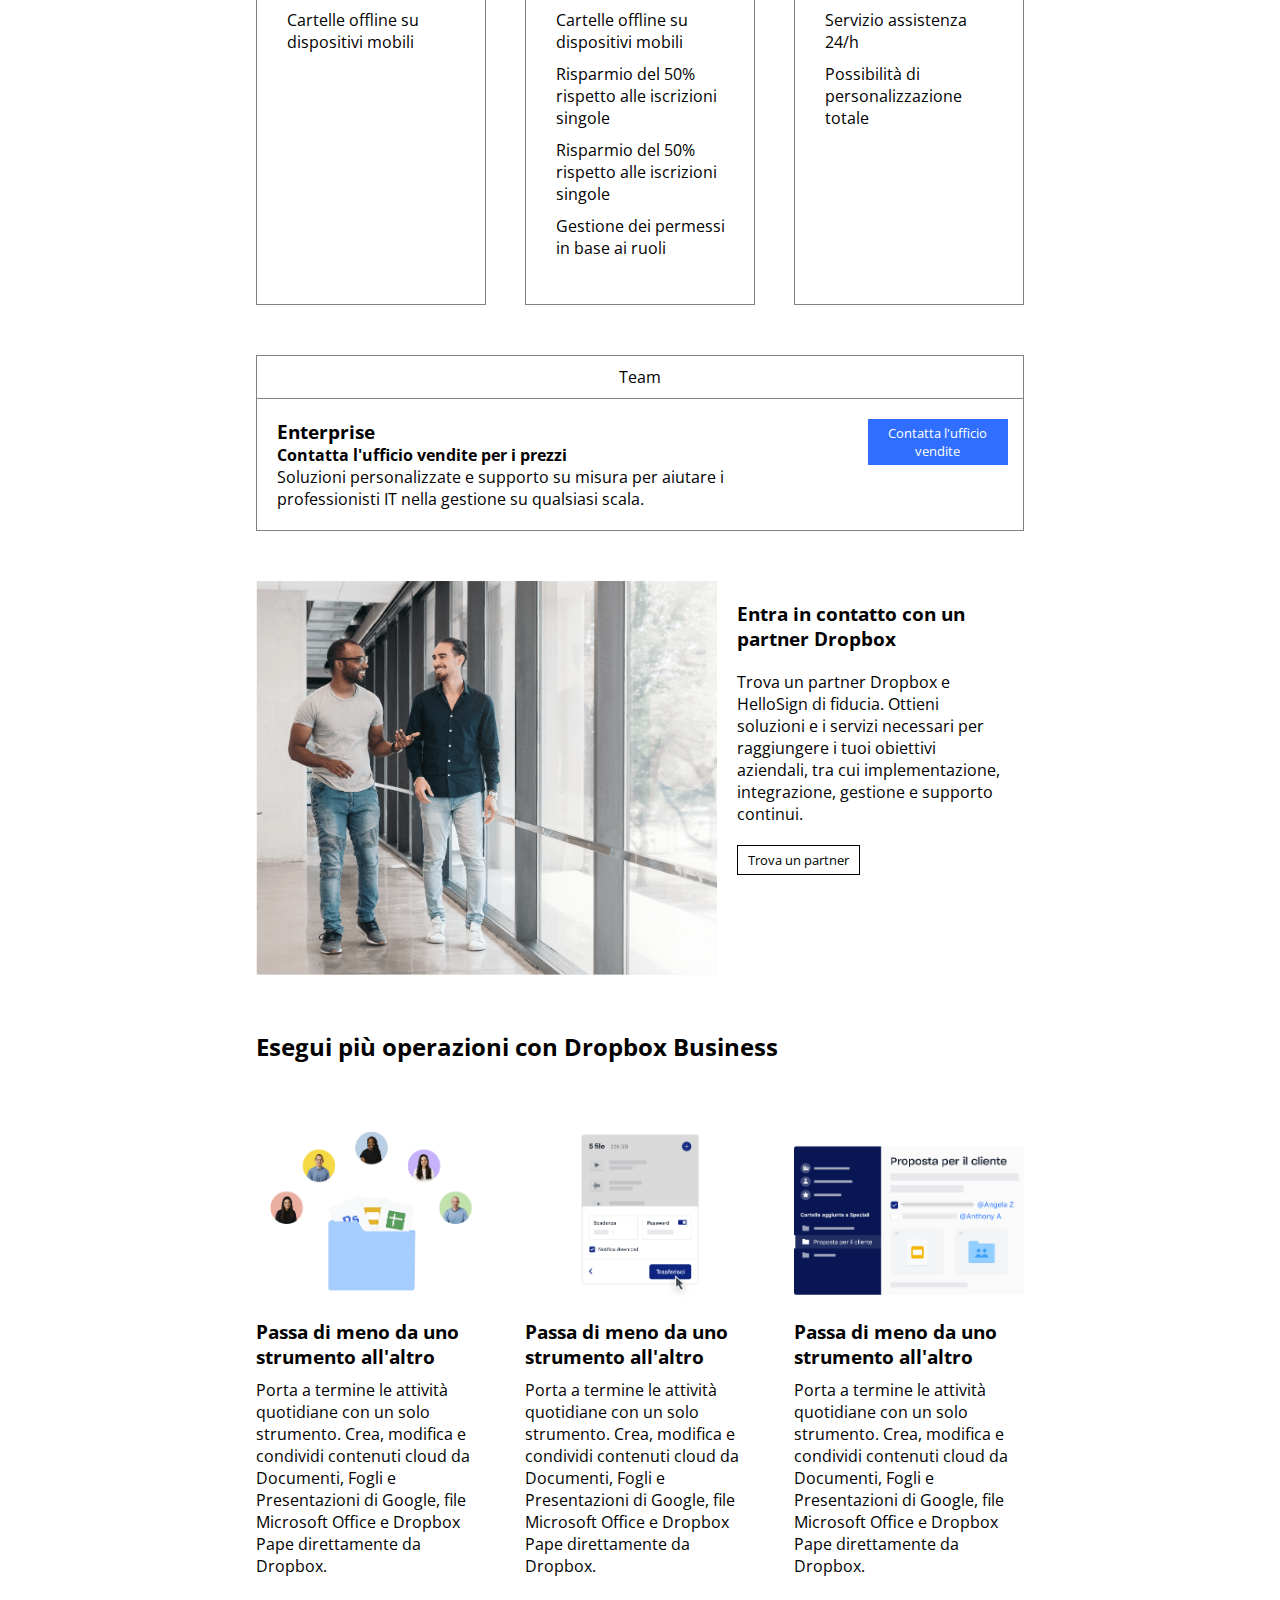
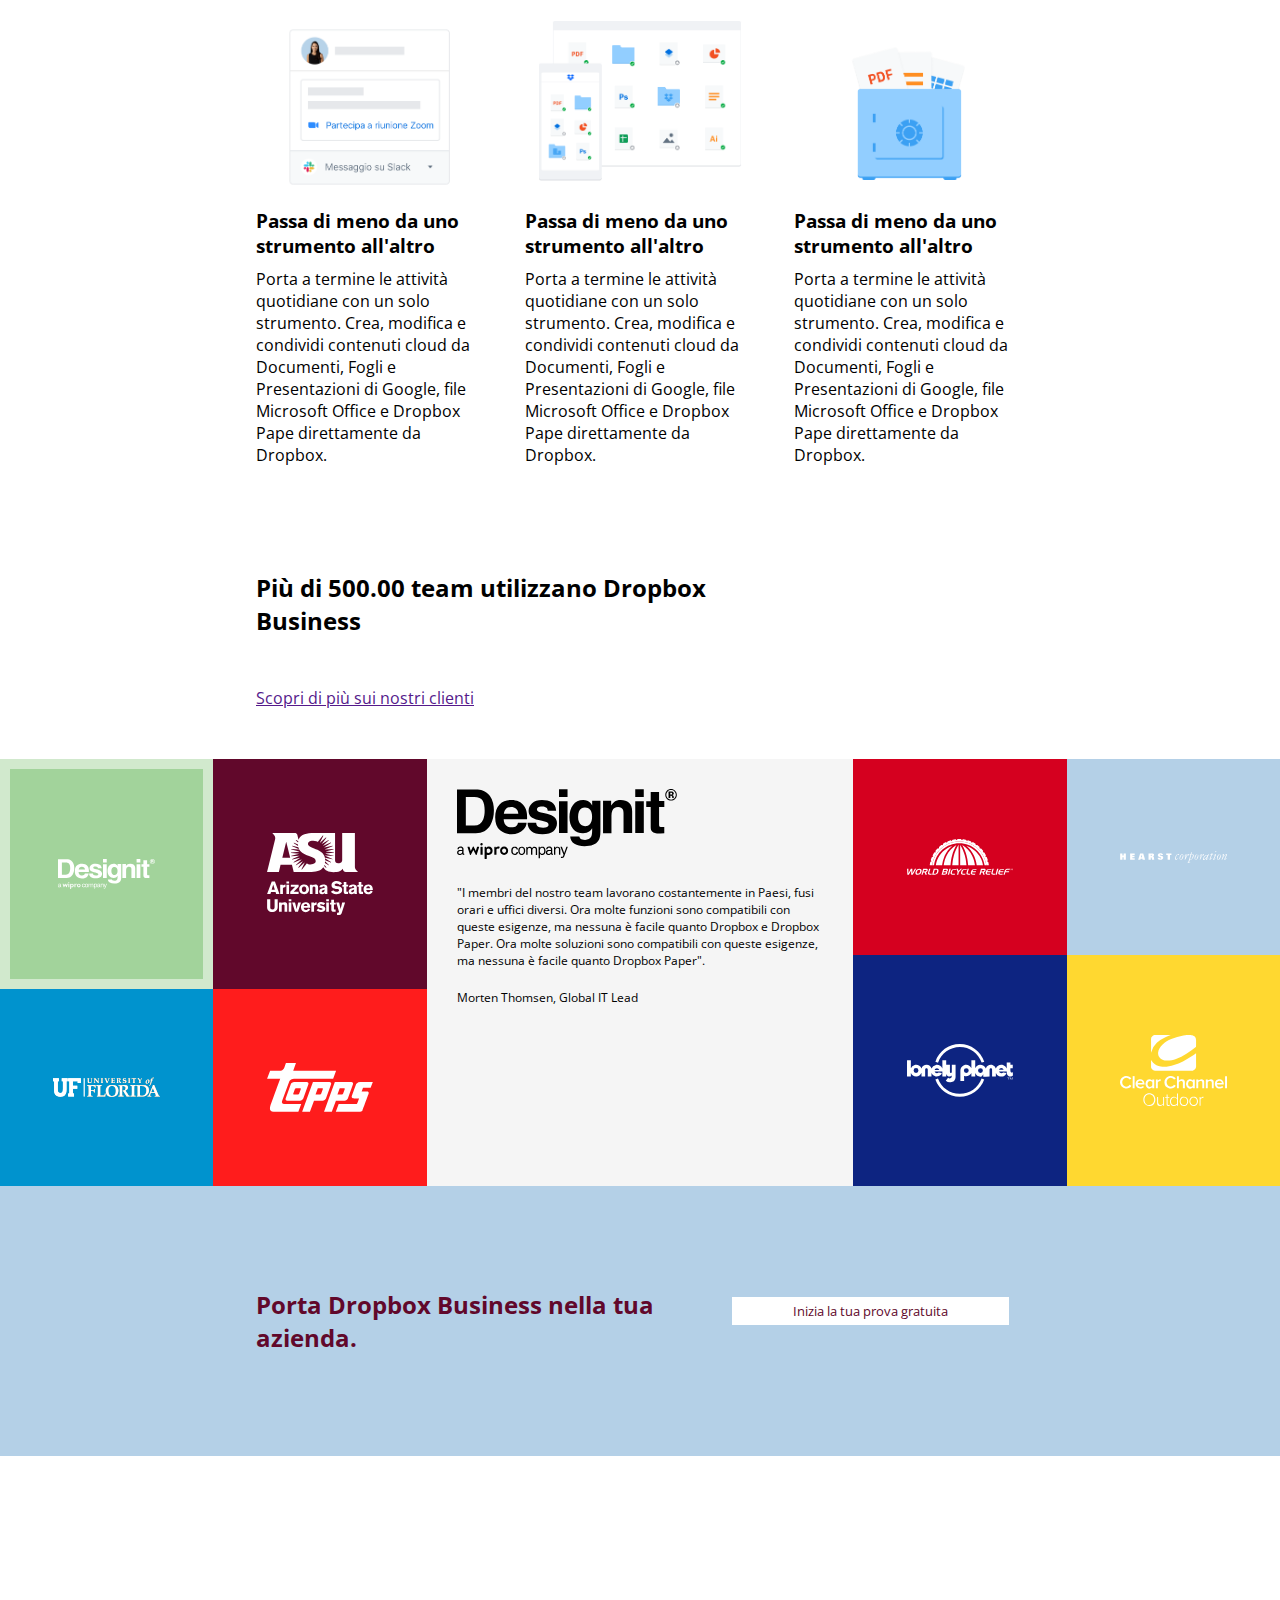
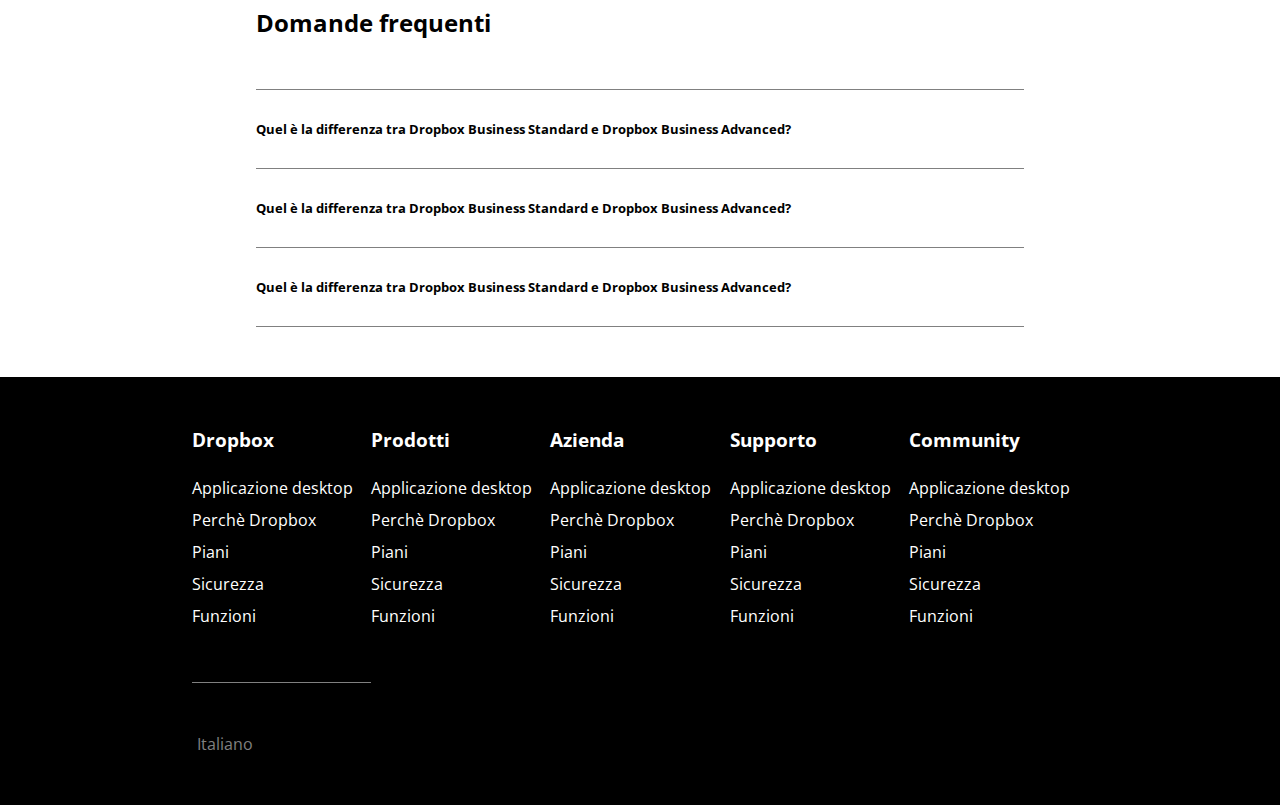
==== commit 5dc0e79e: "fixed color link plans business" ====
--- a/index.html
+++ b/index.html
@@ -52,7 +52,7 @@
                                     <button class="btn-sm btn-blue">Inizia la prova gratuita</button>
                                 </li>
                                 <li>
-                                    <a href="">Annulla in qualsiasi momento</a>
+                                    <a class="decoration-none color-black" href="">Annulla in qualsiasi momento</a>
                                 </li>
                             </ul>
                             <i class="fa-solid fa-arrow-down fa-3x"></i>
@@ -84,7 +84,7 @@
                                     <ul class="type-none">
                                         <li><h3>Pressional</h3></li>
                                         <li>&euro; 12.00</li>
-                                        <li>/mese</li>
+                                        <li class="color-grey">/mese</li>
                                     </ul>
                                 </div>
                                 <div class="padding-horizontal-20 min-height-170 font-size-12px">
@@ -106,7 +106,7 @@
                                 <div class="text-center">
                                     <button class="btn-large btn-blue margin-bottom-20">Prova gratis per 30 giorni</button>
                                 </div>
-                                <p class="padding-20">oppure <a href="">acquista ora</a></p>
+                                <p class="padding-20">oppure <a class="color-blue" href="">acquista ora</a></p>
                                 <div class="padding-20">
                                     <h3 class="margin-bottom-20">Punti salienti del piano</h3>
                                     <ul class="type-none">
@@ -130,7 +130,7 @@
                                     <ul class="type-none">
                                         <li><h3>Advanced</h3></li>
                                         <li>&euro; 18.00</li>
-                                        <li>/utente/mese</li>
+                                        <li class="color-grey">/utente/mese</li>
                                     </ul>
                                 </div>
                                 <div class="padding-horizontal-20 min-height-170 font-size-12px">
@@ -152,7 +152,7 @@
                                 <div class="text-center">
                                     <button class="btn-large btn-blue margin-bottom-20">Prova gratis per 30 giorni</button>
                                 </div>
-                                <p class="padding-20">oppure <a href="">acquista ora</a></p>
+                                <p class="padding-20">oppure <a class="color-blue" href="">acquista ora</a></p>
                                 <div class="padding-20">
                                     <h3 class="margin-bottom-20">Punti salienti del piano</h3>
                                     <ul class="type-none">
@@ -188,7 +188,7 @@
                                     <ul class="type-none">
                                         <li><h3>Enterprise</h3></li>
                                         <li>Contattaci</li>
-                                        <li>-</li>
+                                        <li class="color-grey">-</li>
                                     </ul>
                                 </div>
                                 <div class="padding-horizontal-20 min-height-170 font-size-12px">
@@ -210,7 +210,7 @@
                                 <div class="text-center">
                                     <button class="btn-large btn-blue margin-bottom-20">Contattaci</button>
                                 </div>
-                                <p class="padding-20">oppure <a href="">acquista ora</a></p>
+                                <p class="padding-20">oppure <a class="color-blue" href="">acquista ora</a></p>
                                 <div class="padding-20">
                                     <h3 class="margin-bottom-20">Punti salienti del piano</h3>
                                     <ul class="type-none">
@@ -253,7 +253,7 @@
                             </div>
                             <div class="col-30">
                                 <div class="text-center">
-                                    <button class="btn-large btn-blue margin-top-20 margin-right-20">Prova gratis per 30 giorni</button>
+                                    <button class="btn-large btn-blue margin-top-20 margin-right-20">Contatta l'ufficio vendite</button>
                                 </div>
                             </div>
                         </div>
--- a/css/style.css
+++ b/css/style.css
@@ -19,6 +19,10 @@
     min-height: 150px;
 }
 
+.decoration-none{
+    text-decoration: none;
+}
+
 .text-center{
     text-align: center;
 }
@@ -97,6 +101,10 @@
 
 .color-grey{
     color: #808080;
+}
+
+.color-black{
+    color: #000000;
 }
 
 .border-top-grey{
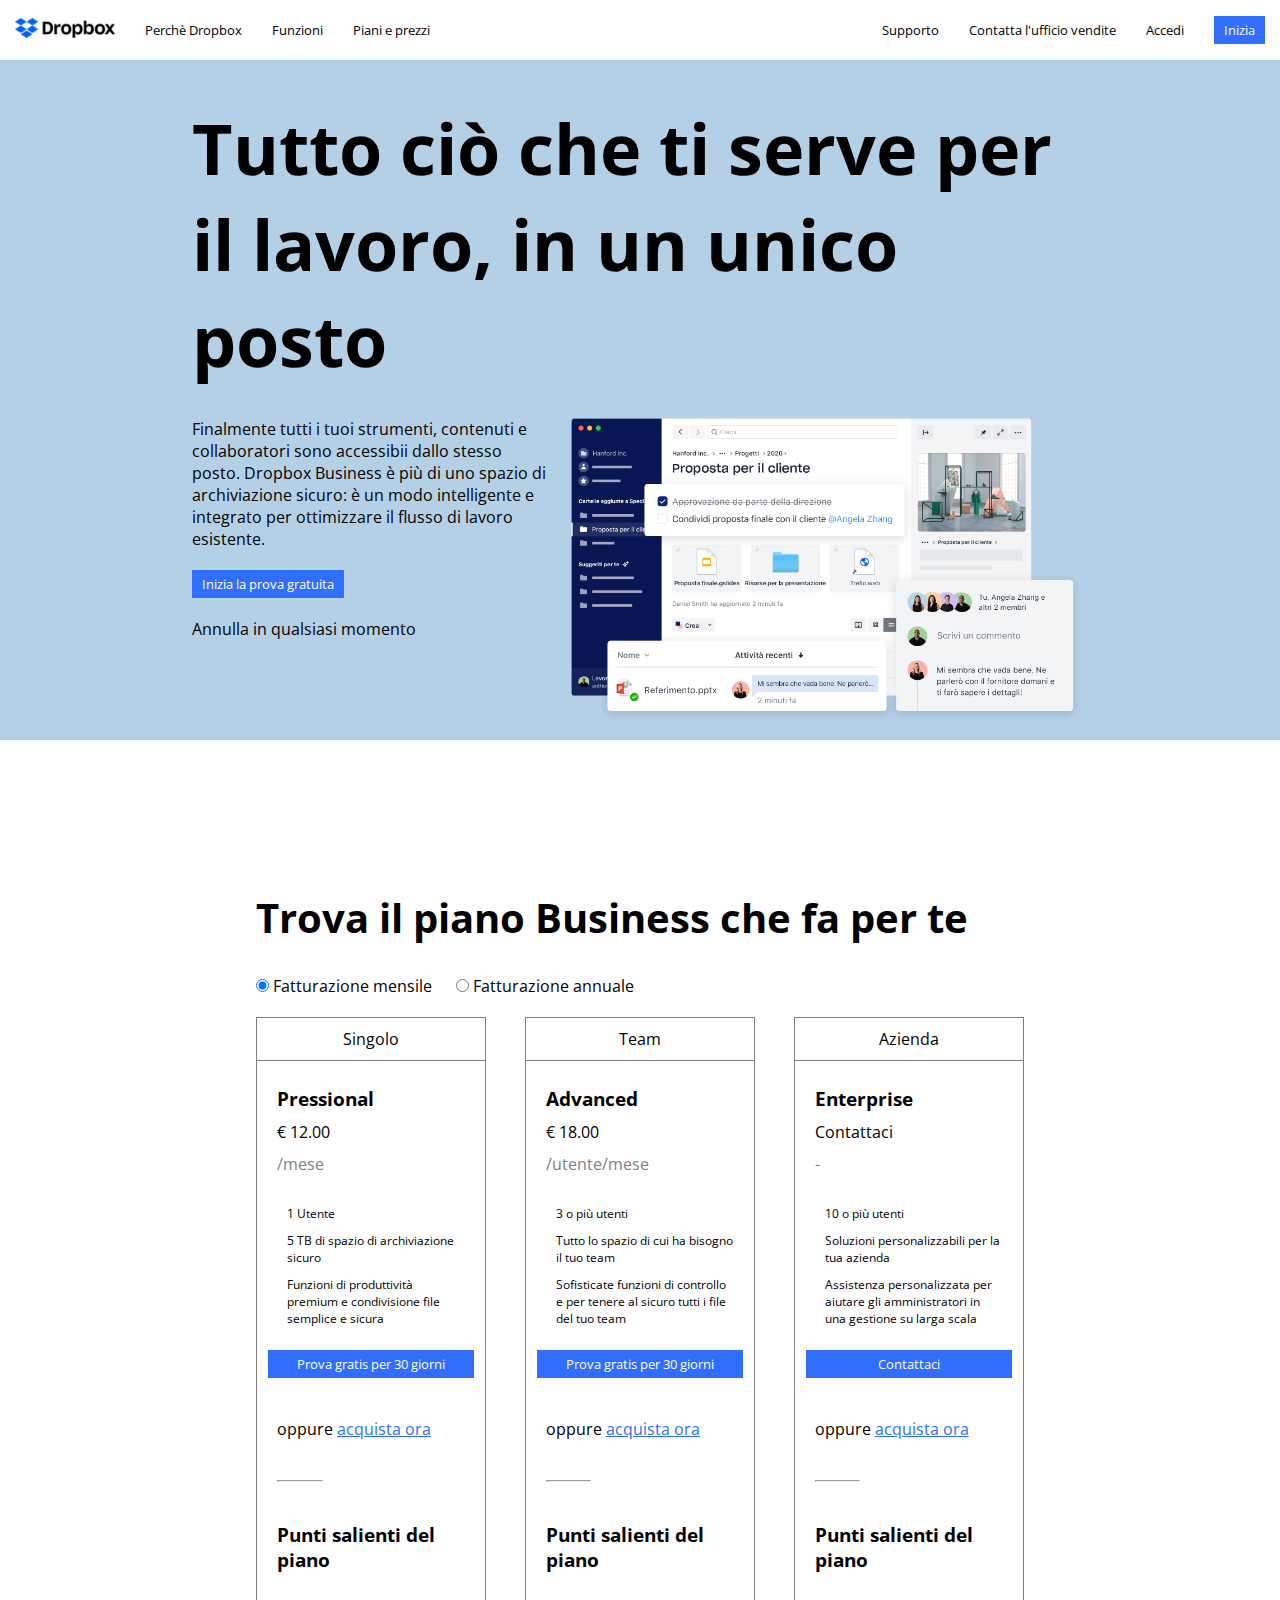
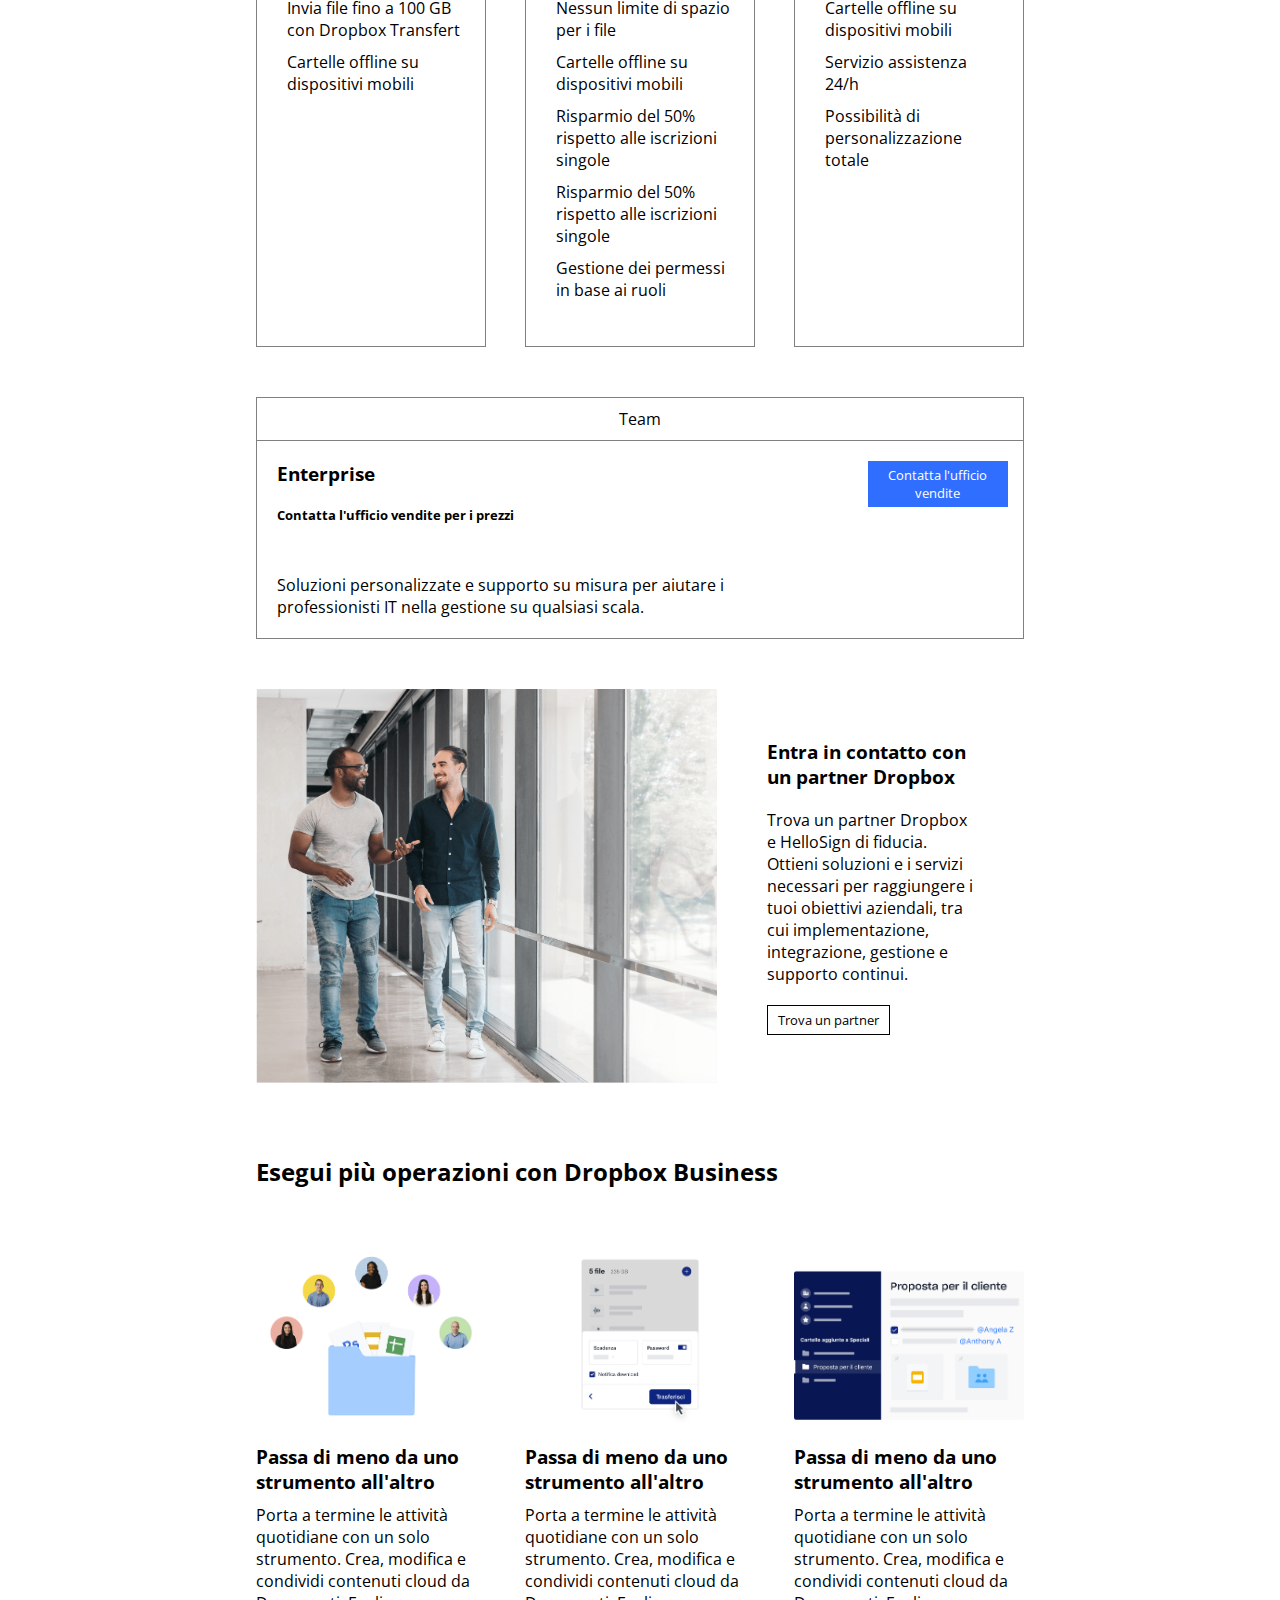
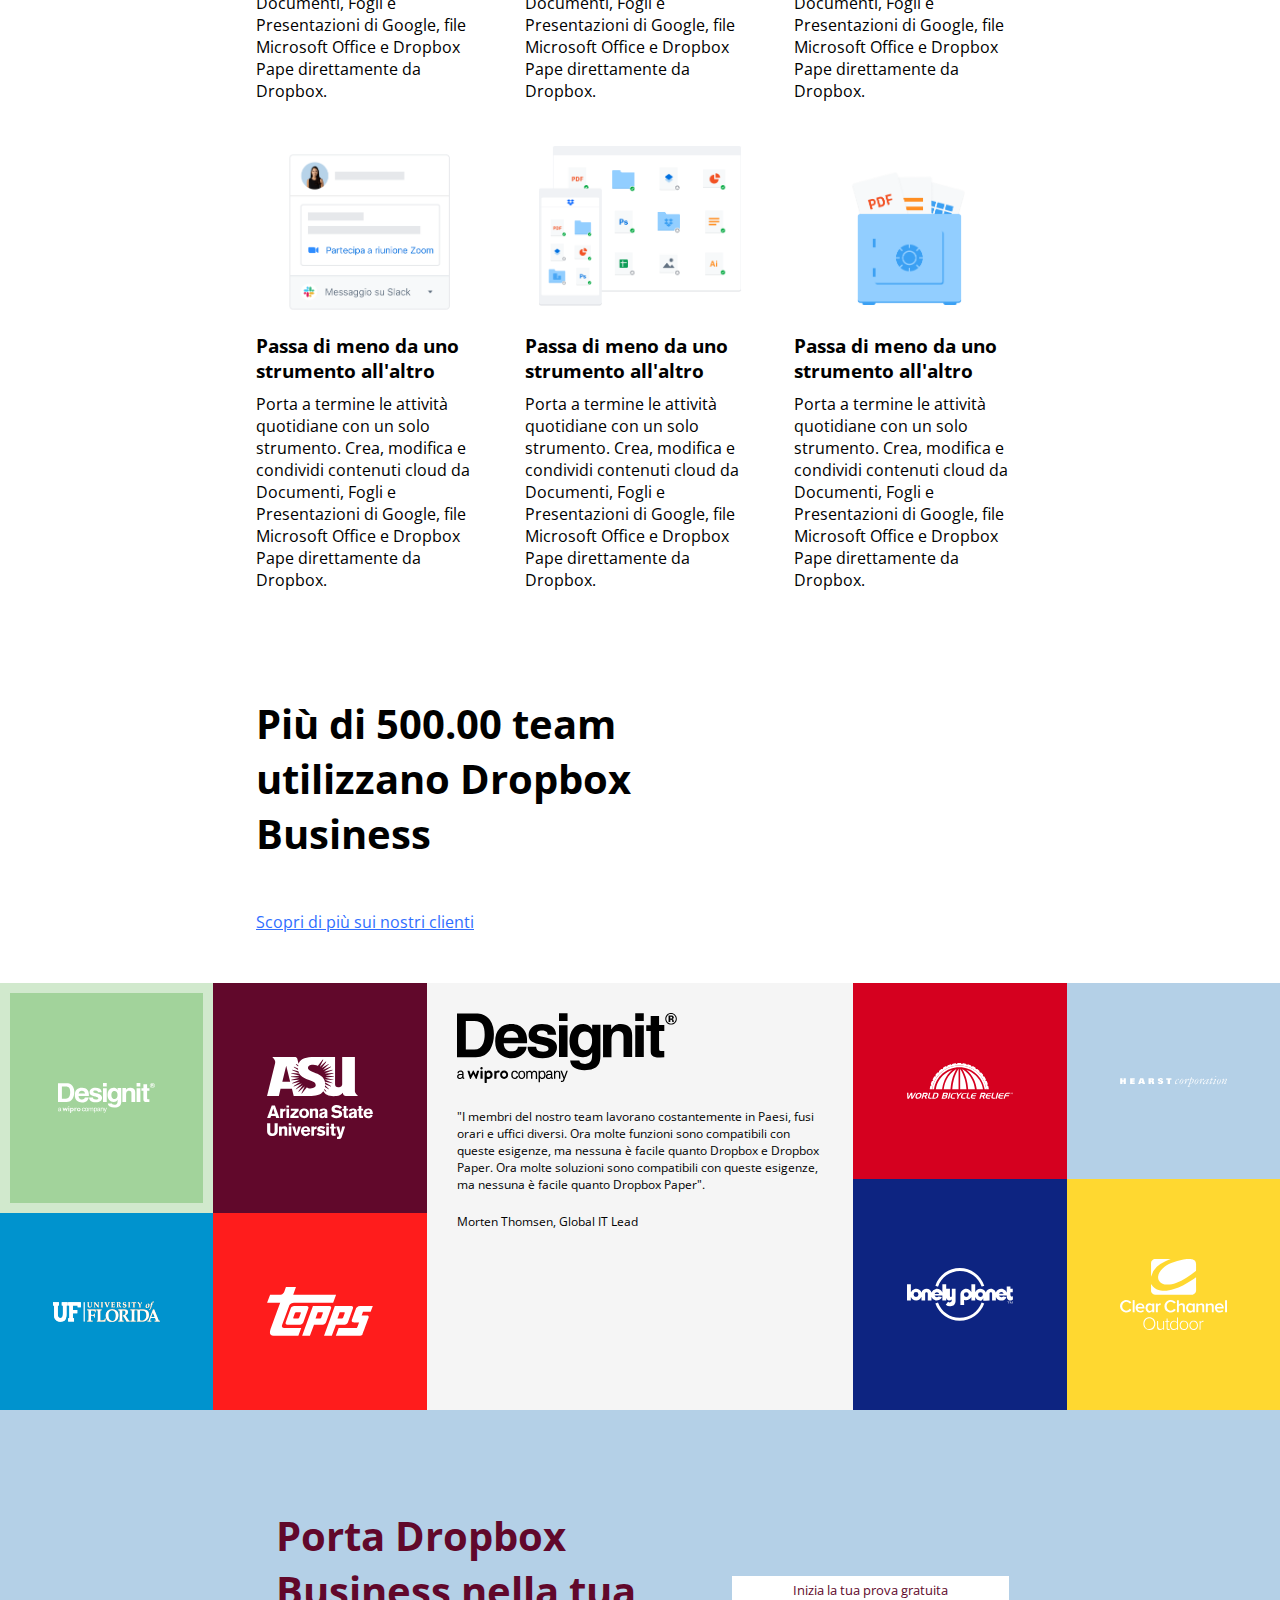
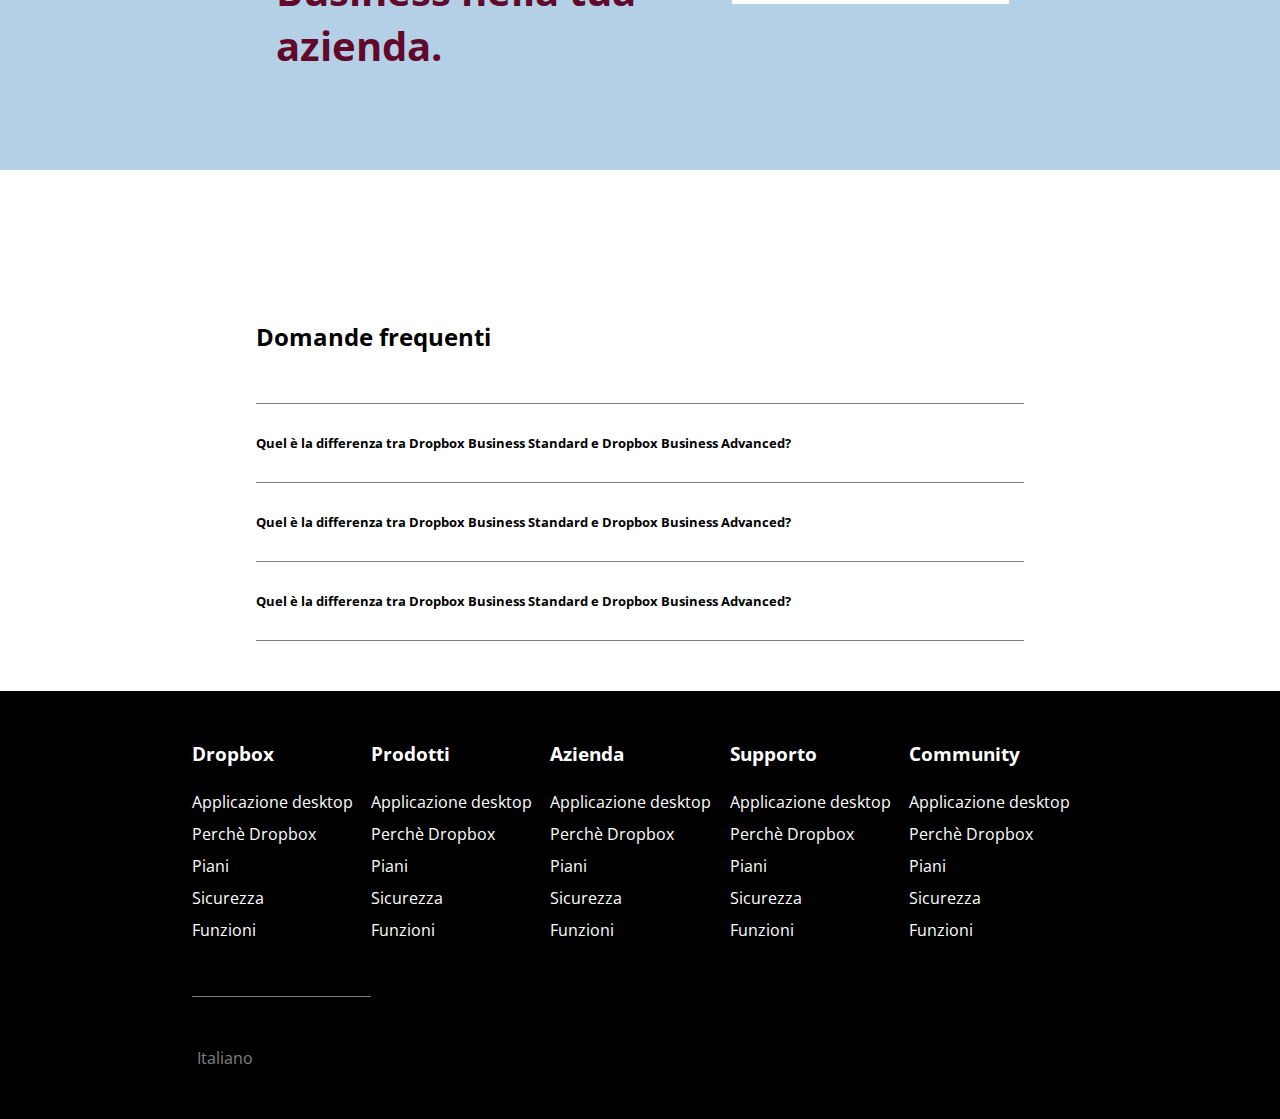
==== commit 82ea3305: "added hr plans container" ====
--- a/index.html
+++ b/index.html
@@ -107,6 +107,7 @@
                                     <button class="btn-large btn-blue margin-bottom-20">Prova gratis per 30 giorni</button>
                                 </div>
                                 <p class="padding-20">oppure <a class="color-blue" href="">acquista ora</a></p>
+                                <hr class="margin-20">
                                 <div class="padding-20">
                                     <h3 class="margin-bottom-20">Punti salienti del piano</h3>
                                     <ul class="type-none">
@@ -153,6 +154,7 @@
                                     <button class="btn-large btn-blue margin-bottom-20">Prova gratis per 30 giorni</button>
                                 </div>
                                 <p class="padding-20">oppure <a class="color-blue" href="">acquista ora</a></p>
+                                <hr class="margin-20">
                                 <div class="padding-20">
                                     <h3 class="margin-bottom-20">Punti salienti del piano</h3>
                                     <ul class="type-none">
@@ -211,6 +213,7 @@
                                     <button class="btn-large btn-blue margin-bottom-20">Contattaci</button>
                                 </div>
                                 <p class="padding-20">oppure <a class="color-blue" href="">acquista ora</a></p>
+                                <hr class="margin-20">
                                 <div class="padding-20">
                                     <h3 class="margin-bottom-20">Punti salienti del piano</h3>
                                     <ul class="type-none">
@@ -245,8 +248,8 @@
                             <div class="col-70">
                                 <div class="padding-20">
                                     <ul class="type-none">
-                                        <li><h3>Enterprise</h3></li>
-                                        <li><h4>Contatta l'ufficio vendite per i prezzi</h4></li>
+                                        <li class="padding-bottom-20"><h3>Enterprise</h3></li>
+                                        <li class="padding-bottom-50"><h5>Contatta l'ufficio vendite per i prezzi</h5></li>
                                         <li><p class="padding-right-50">Soluzioni personalizzate e supporto su misura per aiutare i professionisti IT nella gestione su qualsiasi scala.</p></li>
                                     </ul>
                                 </div>
@@ -267,7 +270,7 @@
                         <img src="./img/partner.png" alt="partner">
                     </div>
                     <div class="col-40">
-                        <div class="padding-20">
+                        <div class="padding-50">
                             <ul class="type-none">
                                 <li><h3>Entra in contatto con un partner Dropbox</h3></li>
                                 <li>Trova un partner Dropbox e HelloSign di fiducia. Ottieni soluzioni e i servizi necessari per raggiungere i tuoi obiettivi aziendali, tra cui implementazione, integrazione, gestione e supporto continui.</li>
@@ -348,8 +351,8 @@
             <div class="container-small">
                 <div class="row">
                     <div class="col-60">
-                        <h2 class="padding-vertical-50">Pi&ugrave; di 500.00 team utilizzano Dropbox Business</h2>
-                        <a href="">Scopri di pi&ugrave; sui nostri clienti</a>
+                        <h2 class="padding-vertical-50 font-size-40px">Pi&ugrave; di 500.00 team utilizzano Dropbox Business</h2>
+                        <a class="color-blue" href="">Scopri di pi&ugrave; sui nostri clienti</a>
                     </div>
                 </div>
             </div>
@@ -411,11 +414,11 @@
                 <div class="container-small full-height">
                     <div class="row full-height align-center">
                         <div class="col-60">
-                            <h2 class="color-purple">Porta Dropbox Business nella tua azienda.</h2>
+                            <h2 class="color-purple padding-20 font-size-40px">Porta Dropbox Business nella tua azienda.</h2>
                         </div>
                         <div class="col-40">
                             <div class="text-center">
-                                <button class="btn-large btn-lightgrey margin-bottom-20">Inizia la tua prova gratuita</button>
+                                <button class="btn-large btn-lightgrey">Inizia la tua prova gratuita</button>
                             </div>
                         </div>
                     </div>
@@ -433,15 +436,15 @@
                 </div>
                 <div class="row padding-vertical-30 border-top-grey">
                     <h5>Quel &egrave; la differenza tra Dropbox Business Standard e Dropbox Business Advanced?</h5>
-                    <i class="fa-solid fa-chevron-down padding-horizontal-20"></i>
+                    <i class="fa-solid fa-chevron-down padding-right-50"></i>
                 </div>
                 <div class="row padding-vertical-30 border-top-grey">
                     <h5>Quel &egrave; la differenza tra Dropbox Business Standard e Dropbox Business Advanced?</h5>
-                    <i class="fa-solid fa-chevron-down padding-horizontal-20"></i>
+                    <i class="fa-solid fa-chevron-down padding-right-50"></i>
                 </div>
                 <div class="row padding-vertical-30 border-top-grey border-bottom-grey">
                     <h5>Quel &egrave; la differenza tra Dropbox Business Standard e Dropbox Business Advanced?</h5>
-                    <i class="fa-solid fa-chevron-down padding-horizontal-20"></i>
+                    <i class="fa-solid fa-chevron-down padding-right-50"></i>
                 </div>
             </div>
         </main>
--- a/css/style.css
+++ b/css/style.css
@@ -6,6 +6,10 @@
 }
 
 /* utils */
+hr{
+    width: 20%;
+}
+
 .flex{
     display: flex;
     align-items:flex-start;
@@ -31,6 +35,10 @@
     font-size: 12px;
 }
 
+.font-size-40px{
+    font-size: 40px;
+}
+
 .padding-20{
     padding: 20px;
 }
@@ -59,12 +67,20 @@
     padding-bottom: 20px;
 }
 
+.padding-bottom-50{
+    padding-bottom: 50px;
+}
+
 .padding-vertical-30{
     padding: 30px 0px;
 }
 
 .padding-vertical-50{
     padding: 50px 0px;
+}
+
+.margin-20{
+    margin: 20px;
 }
 
 .margin-top-20{
@@ -361,7 +377,7 @@
 
 .full-container{
     width: 100%;
-    height: 30vh;
+    height: 40vh;
 }
 
 .full-height{
